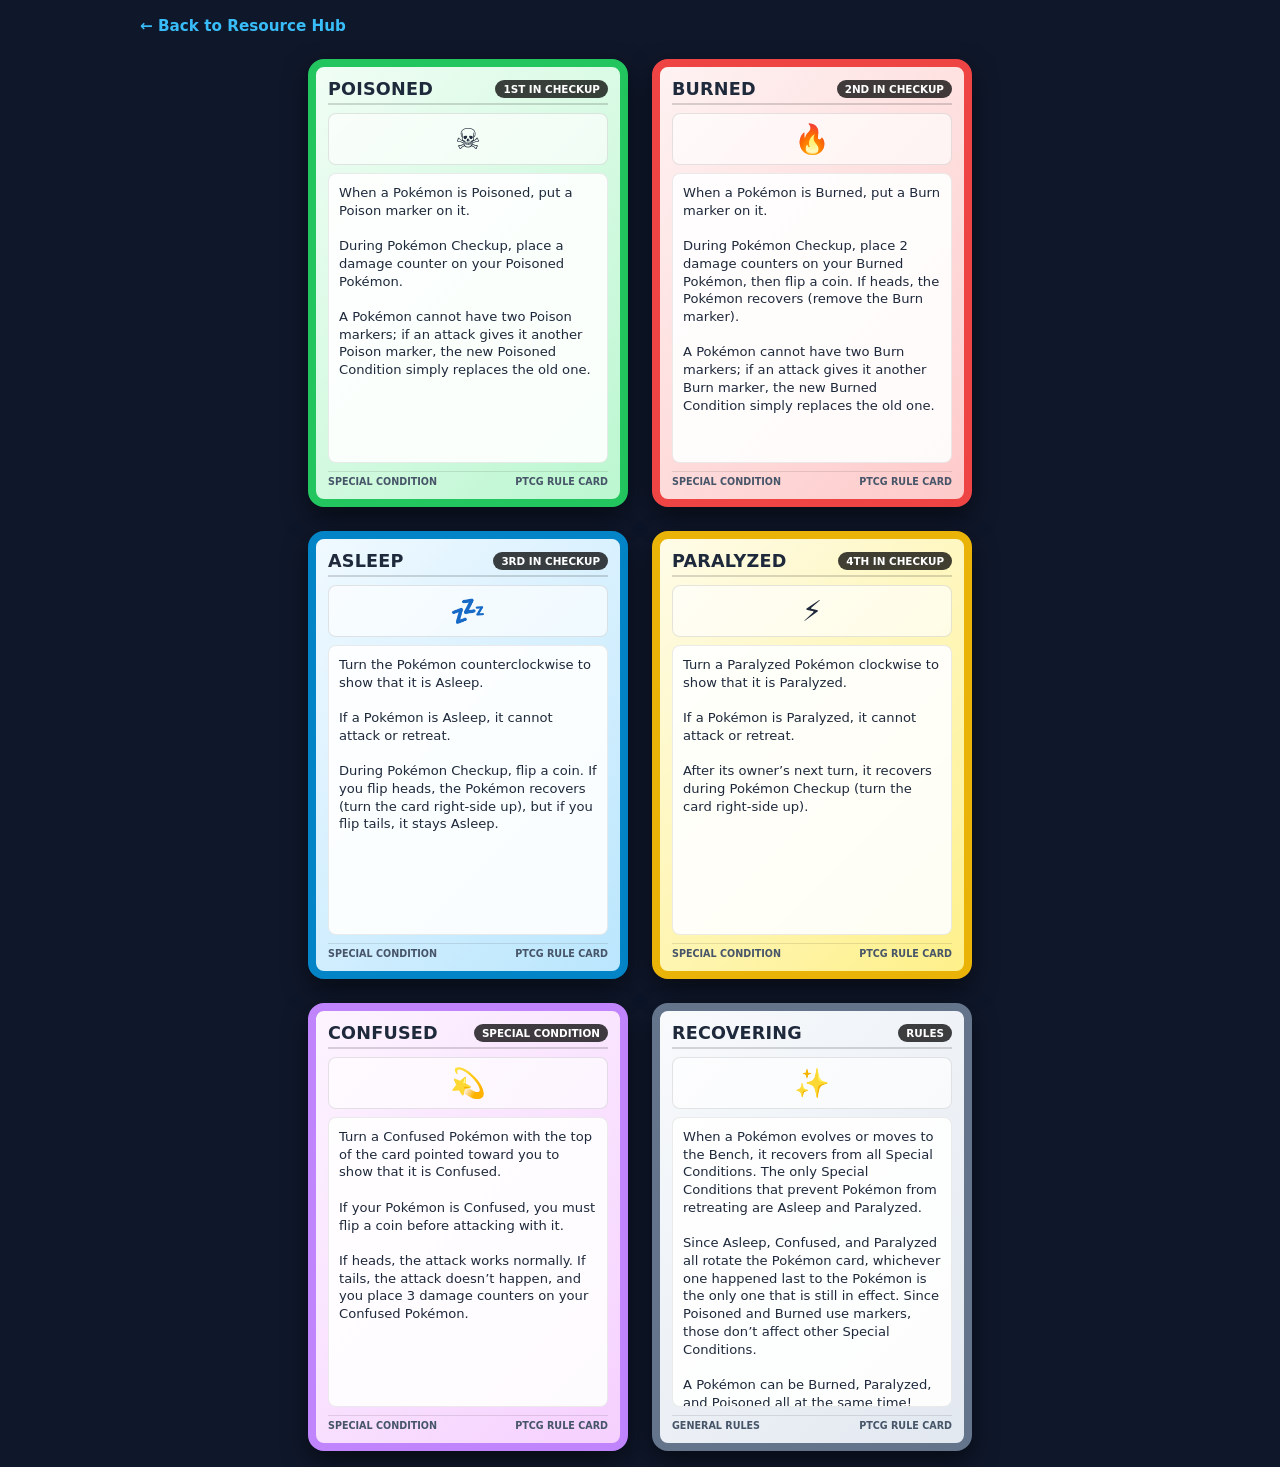
==== special-condition-rules.html @ 596ae6ee "Update special-condition-rules.html Updated for a mobile experience." ====
<!DOCTYPE html>
<html lang="en">
<head>
<meta charset="UTF-8">
<meta name="viewport" content="width=device-width, initial-scale=1.0">
<title>PTCG Special Conditions Reference</title>
<style>
  * {
    box-sizing: border-box;
    font-family: system-ui, -apple-system, BlinkMacSystemFont, "Segoe UI", Roboto, sans-serif;
  }
  
  body {
    background-color: #0f172a;
    color: #f8fafc;
    padding: 1rem;
    margin: 0;
  }

  .nav-header {
    max-width: 1000px;
    margin: 0 auto 1.5rem auto;
  }

  .back-link {
    color: #38bdf8;
    text-decoration: none;
    font-weight: 600;
    font-size: 0.95rem;
    display: inline-flex;
    align-items: center;
    gap: 0.25rem;
  }

  .card-grid {
    display: grid;
    grid-template-columns: repeat(auto-fit, minmax(280px, 320px));
    gap: 1.5rem;
    max-width: 1000px;
    margin: 0 auto;
    justify-content: center;
  }

  /* Responsive card sizing maintaining 2.5 x 3.5 ratio */
  .pokemon-card {
    width: 100%;
    aspect-ratio: 5 / 7;
    background: linear-gradient(135deg, #e2e8f0 0%, #cbd5e1 100%);
    border-radius: 16px;
    padding: 12px;
    box-shadow: 0 10px 25px rgba(0, 0, 0, 0.5);
    border: 8px solid #ffcb05;
    color: #1e293b;
    display: flex;
    flex-direction: column;
    position: relative;
    overflow: hidden;
  }

  .card-burned {
    background: linear-gradient(135deg, #fef2f2 0%, #fecaca 100%);
    border-color: #ef4444;
  }
  .card-asleep {
    background: linear-gradient(135deg, #f0f9ff 0%, #bae6fd 100%);
    border-color: #0284c7;
  }
  .card-confused {
    background: linear-gradient(135deg, #fdf4ff 0%, #f5d0fe 100%);
    border-color: #c084fc;
  }
  .card-paralyzed {
    background: linear-gradient(135deg, #fefce8 0%, #fef08a 100%);
    border-color: #eab308;
  }
  .card-poisoned {
    background: linear-gradient(135deg, #f0fdf4 0%, #bbf7d0 100%);
    border-color: #22c55e;
  }
  .card-recovering {
    background: linear-gradient(135deg, #f8fafc 0%, #e2e8f0 100%);
    border-color: #64748b;
  }

  .card-header {
    display: flex;
    justify-content: space-between;
    align-items: center;
    border-bottom: 2px solid rgba(0,0,0,0.15);
    padding-bottom: 4px;
    margin-bottom: 8px;
  }

  .card-title {
    font-size: 1.1rem;
    font-weight: 800;
    letter-spacing: 0.2px;
    text-transform: uppercase;
  }

  .card-badge {
    font-size: 0.65rem;
    font-weight: 700;
    background: rgba(0,0,0,0.75);
    color: #fff;
    padding: 3px 8px;
    border-radius: 12px;
    text-transform: uppercase;
    white-space: nowrap;
  }

  .illustration-frame {
    background: rgba(255, 255, 255, 0.65);
    border: 1px solid rgba(0,0,0,0.1);
    border-radius: 8px;
    height: 52px;
    display: flex;
    align-items: center;
    justify-content: center;
    margin-bottom: 8px;
    flex-shrink: 0;
  }

  .illustration-icon {
    font-size: 1.8rem;
  }

  .text-box {
    background: rgba(255, 255, 255, 0.9);
    border-radius: 8px;
    padding: 10px;
    flex-grow: 1;
    font-size: 0.82rem;
    line-height: 1.35;
    border: 1px solid rgba(0,0,0,0.08);
    display: flex;
    flex-direction: column;
    justify-content: flex-start;
    overflow-y: auto;
  }

  .card-footer {
    margin-top: 8px;
    padding-top: 4px;
    border-top: 1px solid rgba(0,0,0,0.1);
    display: flex;
    justify-content: space-between;
    font-size: 0.6rem;
    font-weight: 700;
    color: #475569;
    text-transform: uppercase;
    flex-shrink: 0;
  }
</style>
</head>
<body>

<div class="nav-header">
  <a href="./index.html" class="back-link">← Back to Resource Hub</a>
</div>

<div class="card-grid">

  <!-- POISONED CARD -->
  <div class="pokemon-card card-poisoned">
    <div class="card-header">
      <span class="card-title">Poisoned</span>
      <span class="card-badge">1st in checkup</span>
    </div>
    <div class="illustration-frame">
      <span class="illustration-icon">☠️</span>
    </div>
    <div class="text-box">
      When a Pokémon is Poisoned, put a Poison marker on it.<br><br>During Pokémon Checkup, place a damage counter on your Poisoned Pokémon.<br><br>A Pokémon cannot have two Poison markers; if an attack gives it another Poison marker, the new Poisoned Condition simply replaces the old one.
    </div>
    <div class="card-footer">
      <span>Special Condition</span>
      <span>PTCG Rule Card</span>
    </div>
  </div>

  <!-- BURNED CARD -->
  <div class="pokemon-card card-burned">
    <div class="card-header">
      <span class="card-title">Burned</span>
      <span class="card-badge">2nd in checkup</span>
    </div>
    <div class="illustration-frame">
      <span class="illustration-icon">🔥</span>
    </div>
    <div class="text-box">
      When a Pokémon is Burned, put a Burn marker on it.<br><br>During Pokémon Checkup, place 2 damage counters on your Burned Pokémon, then flip a coin. If heads, the Pokémon recovers (remove the Burn marker).<br><br>A Pokémon cannot have two Burn markers; if an attack gives it another Burn marker, the new Burned Condition simply replaces the old one.
    </div>
    <div class="card-footer">
      <span>Special Condition</span>
      <span>PTCG Rule Card</span>
    </div>
  </div>

  <!-- ASLEEP CARD -->
  <div class="pokemon-card card-asleep">
    <div class="card-header">
      <span class="card-title">Asleep</span>
      <span class="card-badge">3rd in checkup</span>
    </div>
    <div class="illustration-frame">
      <span class="illustration-icon">💤</span>
    </div>
    <div class="text-box">
      Turn the Pokémon counterclockwise to show that it is Asleep.<br><br>If a Pokémon is Asleep, it cannot attack or retreat.<br><br>During Pokémon Checkup, flip a coin. If you flip heads, the Pokémon recovers (turn the card right-side up), but if you flip tails, it stays Asleep.
    </div>
    <div class="card-footer">
      <span>Special Condition</span>
      <span>PTCG Rule Card</span>
    </div>
  </div>

  <!-- PARALYZED CARD -->
  <div class="pokemon-card card-paralyzed">
    <div class="card-header">
      <span class="card-title">Paralyzed</span>
      <span class="card-badge">4th in checkup</span>
    </div>
    <div class="illustration-frame">
      <span class="illustration-icon">⚡</span>
    </div>
    <div class="text-box">
      Turn a Paralyzed Pokémon clockwise to show that it is Paralyzed.<br><br>If a Pokémon is Paralyzed, it cannot attack or retreat.<br><br>After its owner’s next turn, it recovers during Pokémon Checkup (turn the card right-side up).
    </div>
    <div class="card-footer">
      <span>Special Condition</span>
      <span>PTCG Rule Card</span>
    </div>
  </div>

  <!-- CONFUSED CARD -->
  <div class="pokemon-card card-confused">
    <div class="card-header">
      <span class="card-title">Confused</span>
      <span class="card-badge">Special Condition</span>
    </div>
    <div class="illustration-frame">
      <span class="illustration-icon">💫</span>
    </div>
    <div class="text-box">
      Turn a Confused Pokémon with the top of the card pointed toward you to show that it is Confused.<br><br>If your Pokémon is Confused, you must flip a coin before attacking with it.<br><br>If heads, the attack works normally. If tails, the attack doesn’t happen, and you place 3 damage counters on your Confused Pokémon.
    </div>
    <div class="card-footer">
      <span>Special Condition</span>
      <span>PTCG Rule Card</span>
    </div>
  </div>

  <!-- RECOVERING CARD -->
  <div class="pokemon-card card-recovering">
    <div class="card-header">
      <span class="card-title">Recovering</span>
      <span class="card-badge">Rules</span>
    </div>
    <div class="illustration-frame">
      <span class="illustration-icon">✨</span>
    </div>
    <div class="text-box">
      When a Pokémon evolves or moves to the Bench, it recovers from all Special Conditions. The only Special Conditions that prevent Pokémon from retreating are Asleep and Paralyzed.<br><br>Since Asleep, Confused, and Paralyzed all rotate the Pokémon card, whichever one happened last to the Pokémon is the only one that is still in effect. Since Poisoned and Burned use markers, those don’t affect other Special Conditions.<br><br>A Pokémon can be Burned, Paralyzed, and Poisoned all at the same time!
    </div>
    <div class="card-footer">
      <span>General Rules</span>
      <span>PTCG Rule Card</span>
    </div>
  </div>

</div>

</body>
</html>
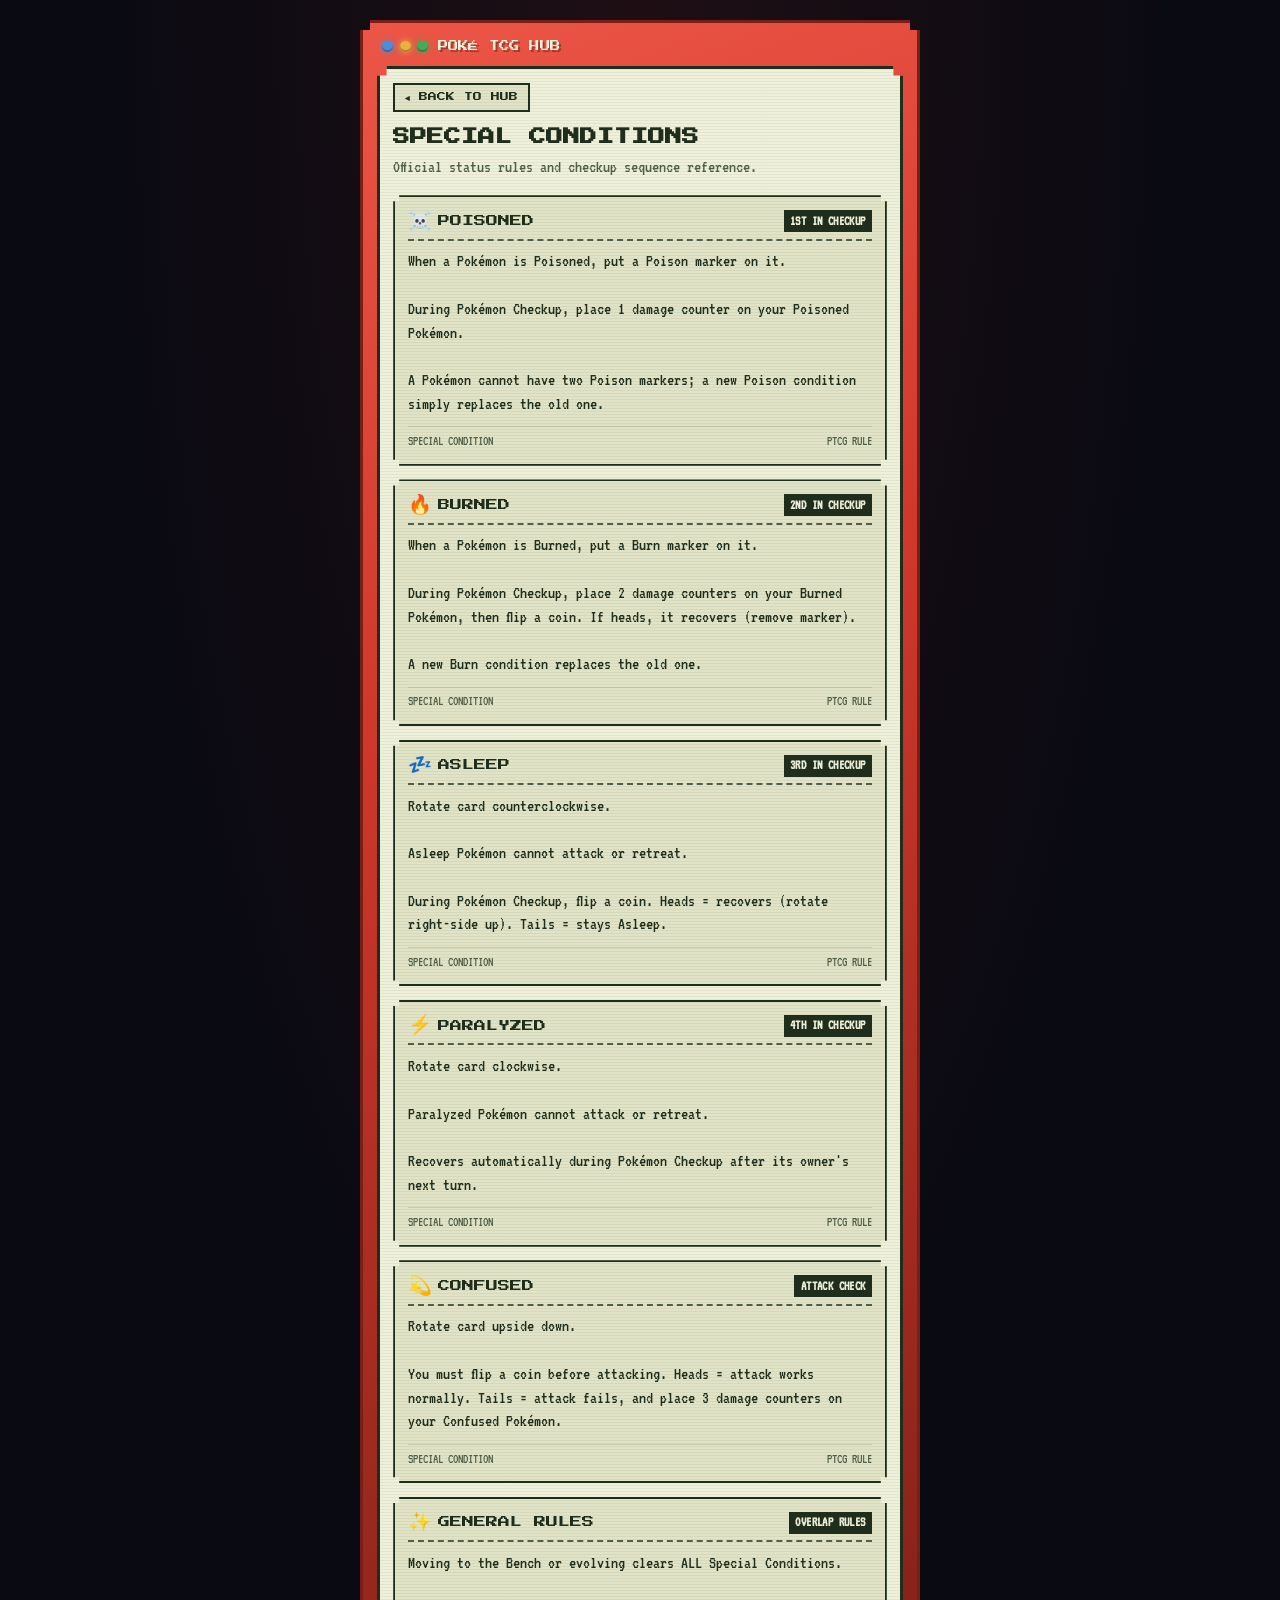
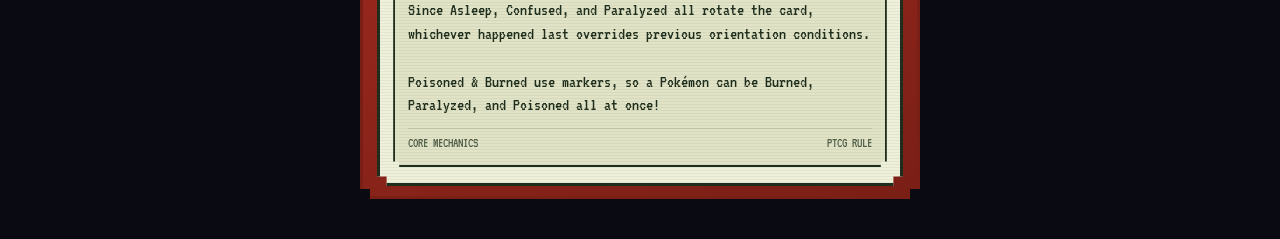
==== commit 67c8025d: "Updated theming Updated the theming to match the new retro theme of the main page." ====
--- a/special-condition-rules.html
+++ b/special-condition-rules.html
@@ -1,275 +1,384 @@
 <!DOCTYPE html>
 <html lang="en">
 <head>
-<meta charset="UTF-8">
-<meta name="viewport" content="width=device-width, initial-scale=1.0">
-<title>PTCG Special Conditions Reference</title>
-<style>
-  * {
-    box-sizing: border-box;
-    font-family: system-ui, -apple-system, BlinkMacSystemFont, "Segoe UI", Roboto, sans-serif;
-  }
-  
-  body {
-    background-color: #0f172a;
-    color: #f8fafc;
-    padding: 1rem;
-    margin: 0;
-  }
-
-  .nav-header {
-    max-width: 1000px;
-    margin: 0 auto 1.5rem auto;
-  }
-
-  .back-link {
-    color: #38bdf8;
-    text-decoration: none;
-    font-weight: 600;
-    font-size: 0.95rem;
-    display: inline-flex;
-    align-items: center;
-    gap: 0.25rem;
-  }
-
-  .card-grid {
-    display: grid;
-    grid-template-columns: repeat(auto-fit, minmax(280px, 320px));
-    gap: 1.5rem;
-    max-width: 1000px;
-    margin: 0 auto;
-    justify-content: center;
-  }
-
-  /* Responsive card sizing maintaining 2.5 x 3.5 ratio */
-  .pokemon-card {
-    width: 100%;
-    aspect-ratio: 5 / 7;
-    background: linear-gradient(135deg, #e2e8f0 0%, #cbd5e1 100%);
-    border-radius: 16px;
-    padding: 12px;
-    box-shadow: 0 10px 25px rgba(0, 0, 0, 0.5);
-    border: 8px solid #ffcb05;
-    color: #1e293b;
-    display: flex;
-    flex-direction: column;
-    position: relative;
-    overflow: hidden;
-  }
-
-  .card-burned {
-    background: linear-gradient(135deg, #fef2f2 0%, #fecaca 100%);
-    border-color: #ef4444;
-  }
-  .card-asleep {
-    background: linear-gradient(135deg, #f0f9ff 0%, #bae6fd 100%);
-    border-color: #0284c7;
-  }
-  .card-confused {
-    background: linear-gradient(135deg, #fdf4ff 0%, #f5d0fe 100%);
-    border-color: #c084fc;
-  }
-  .card-paralyzed {
-    background: linear-gradient(135deg, #fefce8 0%, #fef08a 100%);
-    border-color: #eab308;
-  }
-  .card-poisoned {
-    background: linear-gradient(135deg, #f0fdf4 0%, #bbf7d0 100%);
-    border-color: #22c55e;
-  }
-  .card-recovering {
-    background: linear-gradient(135deg, #f8fafc 0%, #e2e8f0 100%);
-    border-color: #64748b;
-  }
-
-  .card-header {
-    display: flex;
-    justify-content: space-between;
-    align-items: center;
-    border-bottom: 2px solid rgba(0,0,0,0.15);
-    padding-bottom: 4px;
-    margin-bottom: 8px;
-  }
-
-  .card-title {
-    font-size: 1.1rem;
-    font-weight: 800;
-    letter-spacing: 0.2px;
-    text-transform: uppercase;
-  }
-
-  .card-badge {
-    font-size: 0.65rem;
-    font-weight: 700;
-    background: rgba(0,0,0,0.75);
-    color: #fff;
-    padding: 3px 8px;
-    border-radius: 12px;
-    text-transform: uppercase;
-    white-space: nowrap;
-  }
-
-  .illustration-frame {
-    background: rgba(255, 255, 255, 0.65);
-    border: 1px solid rgba(0,0,0,0.1);
-    border-radius: 8px;
-    height: 52px;
-    display: flex;
-    align-items: center;
-    justify-content: center;
-    margin-bottom: 8px;
-    flex-shrink: 0;
-  }
-
-  .illustration-icon {
-    font-size: 1.8rem;
-  }
-
-  .text-box {
-    background: rgba(255, 255, 255, 0.9);
-    border-radius: 8px;
-    padding: 10px;
-    flex-grow: 1;
-    font-size: 0.82rem;
-    line-height: 1.35;
-    border: 1px solid rgba(0,0,0,0.08);
-    display: flex;
-    flex-direction: column;
-    justify-content: flex-start;
-    overflow-y: auto;
-  }
-
-  .card-footer {
-    margin-top: 8px;
-    padding-top: 4px;
-    border-top: 1px solid rgba(0,0,0,0.1);
-    display: flex;
-    justify-content: space-between;
-    font-size: 0.6rem;
-    font-weight: 700;
-    color: #475569;
-    text-transform: uppercase;
-    flex-shrink: 0;
-  }
-</style>
+  <meta charset="UTF-8">
+  <meta name="viewport" content="width=device-width, initial-scale=1.0">
+  <title>PTCG Special Conditions Reference</title>
+
+  <link rel="preconnect" href="https://fonts.googleapis.com">
+  <link rel="preconnect" href="https://fonts.gstatic.com" crossorigin>
+  <link href="https://fonts.googleapis.com/css2?family=Press+Start+2P&family=VT323&display=swap" rel="stylesheet">
+
+  <style>
+    :root {
+      --bg: #0a0a12;
+      --shell: #d1382c;
+      --shell-dark: #7a1f16;
+      --shell-light: #ec5646;
+
+      --screen: #eef0da;
+      --screen-dim: #e1e3c6;
+      --screen-line: #c9cca9;
+
+      --ink: #1f2e1c;
+      --ink-soft: #52604a;
+
+      --light-blue: #4a90d9;
+      --light-amber: #e8b23f;
+      --light-green: #3fae58;
+    }
+
+    * { box-sizing: border-box; margin: 0; padding: 0; }
+
+    html { -webkit-tap-highlight-color: transparent; }
+
+    body {
+      font-family: 'VT323', ui-monospace, monospace;
+      background-color: var(--bg);
+      background-image: radial-gradient(ellipse at top, rgba(209,56,44,0.10), transparent 60%);
+      color: var(--ink);
+      line-height: 1.4;
+      padding: 1.25rem 0.75rem 2.5rem;
+    }
+
+    .container {
+      max-width: 560px;
+      margin: 0 auto;
+    }
+
+    /* PIXEL CORNERS */
+    .pixel-lg {
+      clip-path: polygon(
+        0 10px, 10px 10px, 10px 0,
+        calc(100% - 10px) 0, calc(100% - 10px) 10px, 100% 10px,
+        100% calc(100% - 10px), calc(100% - 10px) calc(100% - 10px), calc(100% - 10px) 100%,
+        10px 100%, 10px calc(100% - 10px), 0 calc(100% - 10px)
+      );
+    }
+    .pixel-sm {
+      clip-path: polygon(
+        0 6px, 6px 6px, 6px 0,
+        calc(100% - 6px) 0, calc(100% - 6px) 6px, 100% 6px,
+        100% calc(100% - 6px), calc(100% - 6px) calc(100% - 6px), calc(100% - 6px) 100%,
+        6px 100%, 6px calc(100% - 6px), 0 calc(100% - 6px)
+      );
+    }
+
+    /* SHELL & SCREEN */
+    .dex-shell {
+      background: var(--shell);
+      background-image: linear-gradient(160deg, var(--shell-light) 0%, var(--shell) 35%, var(--shell-dark) 100%);
+      border: 3px solid var(--shell-dark);
+      padding: 0.85rem 0.85rem 0.6rem;
+      filter: drop-shadow(0 14px 0 rgba(0,0,0,0.35));
+    }
+
+    .dex-topbar {
+      display: flex;
+      align-items: center;
+      gap: 0.6rem;
+      padding: 0.15rem 0.35rem 0.75rem;
+    }
+
+    .lights { display: flex; gap: 0.4rem; flex-shrink: 0; }
+
+    .light {
+      width: 11px;
+      height: 11px;
+      border-radius: 50%;
+      box-shadow: inset 0 -2px 0 rgba(0,0,0,0.25), 0 0 6px currentColor;
+    }
+    .light-blue  { background: var(--light-blue);  color: var(--light-blue); }
+    .light-amber { background: var(--light-amber); color: var(--light-amber); }
+    .light-green { background: var(--light-green); color: var(--light-green); }
+
+    .dex-brand {
+      font-family: 'Press Start 2P', ui-monospace, monospace;
+      font-size: 0.65rem;
+      color: var(--screen);
+      letter-spacing: 0.02em;
+      text-shadow: 2px 2px 0 rgba(0,0,0,0.3);
+    }
+
+    .screen {
+      background: var(--screen);
+      border: 3px solid var(--ink);
+      position: relative;
+      overflow: hidden;
+    }
+
+    .scanlines {
+      position: absolute;
+      inset: 0;
+      pointer-events: none;
+      background-image: repeating-linear-gradient(
+        to bottom,
+        rgba(31,46,28,0.06) 0px,
+        rgba(31,46,28,0.06) 1px,
+        transparent 1px,
+        transparent 3px
+      );
+      animation: flicker 6s infinite steps(1);
+      z-index: 5;
+    }
+
+    @keyframes flicker {
+      0%, 96%, 100% { opacity: 1; }
+      97% { opacity: 0.94; }
+      98% { opacity: 1; }
+    }
+
+    .screen-content {
+      padding: 0.9rem 0.85rem 1rem;
+      position: relative;
+    }
+
+    .back-link {
+      display: inline-block;
+      font-family: 'Press Start 2P', ui-monospace, monospace;
+      font-size: 0.55rem;
+      color: var(--ink);
+      text-decoration: none;
+      background: var(--screen-dim);
+      border: 2px solid var(--ink);
+      padding: 0.4rem 0.6rem;
+      margin-bottom: 0.8rem;
+    }
+    .back-link:active { background: var(--ink); color: var(--screen); }
+
+    header h1 {
+      font-family: 'Press Start 2P', ui-monospace, monospace;
+      font-size: 1.05rem;
+      line-height: 1.4;
+      color: var(--ink);
+      margin-bottom: 0.4rem;
+    }
+
+    header p {
+      color: var(--ink-soft);
+      font-size: 1.1rem;
+      margin-bottom: 1rem;
+    }
+
+    .card-list {
+      display: flex;
+      flex-direction: column;
+      gap: 0.85rem;
+    }
+
+    /* RETRO CARD STYLING */
+    .rule-card {
+      background-color: var(--screen-dim);
+      border: 2px solid var(--ink);
+      padding: 0.8rem;
+    }
+
+    .card-header {
+      display: flex;
+      justify-content: space-between;
+      align-items: center;
+      border-bottom: 2px dashed var(--ink-soft);
+      padding-bottom: 0.4rem;
+      margin-bottom: 0.6rem;
+    }
+
+    .card-title-wrap {
+      display: flex;
+      align-items: center;
+      gap: 0.4rem;
+    }
+
+    .card-icon {
+      font-size: 1.2rem;
+      line-height: 1;
+    }
+
+    .card-title {
+      font-family: 'Press Start 2P', ui-monospace, monospace;
+      font-size: 0.75rem;
+      color: var(--ink);
+    }
+
+    .card-badge {
+      font-family: 'VT323', monospace;
+      font-weight: 700;
+      font-size: 0.85rem;
+      background: var(--ink);
+      color: var(--screen);
+      padding: 0.1rem 0.4rem;
+      text-transform: uppercase;
+      letter-spacing: 0.03em;
+    }
+
+    .card-text {
+      color: var(--ink);
+      font-size: 1.1rem;
+      line-height: 1.35;
+    }
+
+    .card-footer {
+      margin-top: 0.6rem;
+      padding-top: 0.3rem;
+      border-top: 1px solid var(--screen-line);
+      display: flex;
+      justify-content: space-between;
+      font-size: 0.85rem;
+      color: var(--ink-soft);
+      text-transform: uppercase;
+    }
+  </style>
 </head>
 <body>
 
-<div class="nav-header">
-  <a href="./index.html" class="back-link">← Back to Resource Hub</a>
-</div>
-
-<div class="card-grid">
-
-  <!-- POISONED CARD -->
-  <div class="pokemon-card card-poisoned">
-    <div class="card-header">
-      <span class="card-title">Poisoned</span>
-      <span class="card-badge">1st in checkup</span>
-    </div>
-    <div class="illustration-frame">
-      <span class="illustration-icon">☠️</span>
-    </div>
-    <div class="text-box">
-      When a Pokémon is Poisoned, put a Poison marker on it.<br><br>During Pokémon Checkup, place a damage counter on your Poisoned Pokémon.<br><br>A Pokémon cannot have two Poison markers; if an attack gives it another Poison marker, the new Poisoned Condition simply replaces the old one.
-    </div>
-    <div class="card-footer">
-      <span>Special Condition</span>
-      <span>PTCG Rule Card</span>
+  <div class="container">
+    <div class="dex-shell pixel-lg">
+      <div class="dex-topbar">
+        <div class="lights">
+          <span class="light light-blue"></span>
+          <span class="light light-amber"></span>
+          <span class="light light-green"></span>
+        </div>
+        <div class="dex-brand">POKÉ TCG HUB</div>
+      </div>
+
+      <div class="screen pixel-lg">
+        <div class="scanlines"></div>
+        <div class="screen-content">
+
+          <a href="./index.html" class="back-link">◄ BACK TO HUB</a>
+
+          <header>
+            <h1>SPECIAL CONDITIONS</h1>
+            <p>Official status rules and checkup sequence reference.</p>
+          </header>
+
+          <div class="card-list">
+
+            <!-- POISONED -->
+            <div class="rule-card pixel-sm">
+              <div class="card-header">
+                <div class="card-title-wrap">
+                  <span class="card-icon">☠️</span>
+                  <span class="card-title">POISONED</span>
+                </div>
+                <span class="card-badge">1st IN CHECKUP</span>
+              </div>
+              <div class="card-text">
+                When a Pokémon is Poisoned, put a Poison marker on it.<br><br>
+                During Pokémon Checkup, place 1 damage counter on your Poisoned Pokémon.<br><br>
+                A Pokémon cannot have two Poison markers; a new Poison condition simply replaces the old one.
+              </div>
+              <div class="card-footer">
+                <span>Special Condition</span>
+                <span>PTCG Rule</span>
+              </div>
+            </div>
+
+            <!-- BURNED -->
+            <div class="rule-card pixel-sm">
+              <div class="card-header">
+                <div class="card-title-wrap">
+                  <span class="card-icon">🔥</span>
+                  <span class="card-title">BURNED</span>
+                </div>
+                <span class="card-badge">2nd IN CHECKUP</span>
+              </div>
+              <div class="card-text">
+                When a Pokémon is Burned, put a Burn marker on it.<br><br>
+                During Pokémon Checkup, place 2 damage counters on your Burned Pokémon, then flip a coin. If heads, it recovers (remove marker).<br><br>
+                A new Burn condition replaces the old one.
+              </div>
+              <div class="card-footer">
+                <span>Special Condition</span>
+                <span>PTCG Rule</span>
+              </div>
+            </div>
+
+            <!-- ASLEEP -->
+            <div class="rule-card pixel-sm">
+              <div class="card-header">
+                <div class="card-title-wrap">
+                  <span class="card-icon">💤</span>
+                  <span class="card-title">ASLEEP</span>
+                </div>
+                <span class="card-badge">3rd IN CHECKUP</span>
+              </div>
+              <div class="card-text">
+                Rotate card counterclockwise.<br><br>
+                Asleep Pokémon cannot attack or retreat.<br><br>
+                During Pokémon Checkup, flip a coin. Heads = recovers (rotate right-side up). Tails = stays Asleep.
+              </div>
+              <div class="card-footer">
+                <span>Special Condition</span>
+                <span>PTCG Rule</span>
+              </div>
+            </div>
+
+            <!-- PARALYZED -->
+            <div class="rule-card pixel-sm">
+              <div class="card-header">
+                <div class="card-title-wrap">
+                  <span class="card-icon">⚡</span>
+                  <span class="card-title">PARALYZED</span>
+                </div>
+                <span class="card-badge">4th IN CHECKUP</span>
+              </div>
+              <div class="card-text">
+                Rotate card clockwise.<br><br>
+                Paralyzed Pokémon cannot attack or retreat.<br><br>
+                Recovers automatically during Pokémon Checkup after its owner's next turn.
+              </div>
+              <div class="card-footer">
+                <span>Special Condition</span>
+                <span>PTCG Rule</span>
+              </div>
+            </div>
+
+            <!-- CONFUSED -->
+            <div class="rule-card pixel-sm">
+              <div class="card-header">
+                <div class="card-title-wrap">
+                  <span class="card-icon">💫</span>
+                  <span class="card-title">CONFUSED</span>
+                </div>
+                <span class="card-badge">ATTACK CHECK</span>
+              </div>
+              <div class="card-text">
+                Rotate card upside down.<br><br>
+                You must flip a coin before attacking. Heads = attack works normally. Tails = attack fails, and place 3 damage counters on your Confused Pokémon.
+              </div>
+              <div class="card-footer">
+                <span>Special Condition</span>
+                <span>PTCG Rule</span>
+              </div>
+            </div>
+
+            <!-- RECOVERING & OVERLAP -->
+            <div class="rule-card pixel-sm">
+              <div class="card-header">
+                <div class="card-title-wrap">
+                  <span class="card-icon">✨</span>
+                  <span class="card-title">GENERAL RULES</span>
+                </div>
+                <span class="card-badge">OVERLAP RULES</span>
+              </div>
+              <div class="card-text">
+                Moving to the Bench or evolving clears ALL Special Conditions.<br><br>
+                Since Asleep, Confused, and Paralyzed all rotate the card, whichever happened last overrides previous orientation conditions.<br><br>
+                Poisoned & Burned use markers, so a Pokémon can be Burned, Paralyzed, and Poisoned all at once!
+              </div>
+              <div class="card-footer">
+                <span>Core Mechanics</span>
+                <span>PTCG Rule</span>
+              </div>
+            </div>
+
+          </div>
+
+        </div>
+      </div>
     </div>
   </div>
 
-  <!-- BURNED CARD -->
-  <div class="pokemon-card card-burned">
-    <div class="card-header">
-      <span class="card-title">Burned</span>
-      <span class="card-badge">2nd in checkup</span>
-    </div>
-    <div class="illustration-frame">
-      <span class="illustration-icon">🔥</span>
-    </div>
-    <div class="text-box">
-      When a Pokémon is Burned, put a Burn marker on it.<br><br>During Pokémon Checkup, place 2 damage counters on your Burned Pokémon, then flip a coin. If heads, the Pokémon recovers (remove the Burn marker).<br><br>A Pokémon cannot have two Burn markers; if an attack gives it another Burn marker, the new Burned Condition simply replaces the old one.
-    </div>
-    <div class="card-footer">
-      <span>Special Condition</span>
-      <span>PTCG Rule Card</span>
-    </div>
-  </div>
-
-  <!-- ASLEEP CARD -->
-  <div class="pokemon-card card-asleep">
-    <div class="card-header">
-      <span class="card-title">Asleep</span>
-      <span class="card-badge">3rd in checkup</span>
-    </div>
-    <div class="illustration-frame">
-      <span class="illustration-icon">💤</span>
-    </div>
-    <div class="text-box">
-      Turn the Pokémon counterclockwise to show that it is Asleep.<br><br>If a Pokémon is Asleep, it cannot attack or retreat.<br><br>During Pokémon Checkup, flip a coin. If you flip heads, the Pokémon recovers (turn the card right-side up), but if you flip tails, it stays Asleep.
-    </div>
-    <div class="card-footer">
-      <span>Special Condition</span>
-      <span>PTCG Rule Card</span>
-    </div>
-  </div>
-
-  <!-- PARALYZED CARD -->
-  <div class="pokemon-card card-paralyzed">
-    <div class="card-header">
-      <span class="card-title">Paralyzed</span>
-      <span class="card-badge">4th in checkup</span>
-    </div>
-    <div class="illustration-frame">
-      <span class="illustration-icon">⚡</span>
-    </div>
-    <div class="text-box">
-      Turn a Paralyzed Pokémon clockwise to show that it is Paralyzed.<br><br>If a Pokémon is Paralyzed, it cannot attack or retreat.<br><br>After its owner’s next turn, it recovers during Pokémon Checkup (turn the card right-side up).
-    </div>
-    <div class="card-footer">
-      <span>Special Condition</span>
-      <span>PTCG Rule Card</span>
-    </div>
-  </div>
-
-  <!-- CONFUSED CARD -->
-  <div class="pokemon-card card-confused">
-    <div class="card-header">
-      <span class="card-title">Confused</span>
-      <span class="card-badge">Special Condition</span>
-    </div>
-    <div class="illustration-frame">
-      <span class="illustration-icon">💫</span>
-    </div>
-    <div class="text-box">
-      Turn a Confused Pokémon with the top of the card pointed toward you to show that it is Confused.<br><br>If your Pokémon is Confused, you must flip a coin before attacking with it.<br><br>If heads, the attack works normally. If tails, the attack doesn’t happen, and you place 3 damage counters on your Confused Pokémon.
-    </div>
-    <div class="card-footer">
-      <span>Special Condition</span>
-      <span>PTCG Rule Card</span>
-    </div>
-  </div>
-
-  <!-- RECOVERING CARD -->
-  <div class="pokemon-card card-recovering">
-    <div class="card-header">
-      <span class="card-title">Recovering</span>
-      <span class="card-badge">Rules</span>
-    </div>
-    <div class="illustration-frame">
-      <span class="illustration-icon">✨</span>
-    </div>
-    <div class="text-box">
-      When a Pokémon evolves or moves to the Bench, it recovers from all Special Conditions. The only Special Conditions that prevent Pokémon from retreating are Asleep and Paralyzed.<br><br>Since Asleep, Confused, and Paralyzed all rotate the Pokémon card, whichever one happened last to the Pokémon is the only one that is still in effect. Since Poisoned and Burned use markers, those don’t affect other Special Conditions.<br><br>A Pokémon can be Burned, Paralyzed, and Poisoned all at the same time!
-    </div>
-    <div class="card-footer">
-      <span>General Rules</span>
-      <span>PTCG Rule Card</span>
-    </div>
-  </div>
-
-</div>
-
 </body>
 </html>
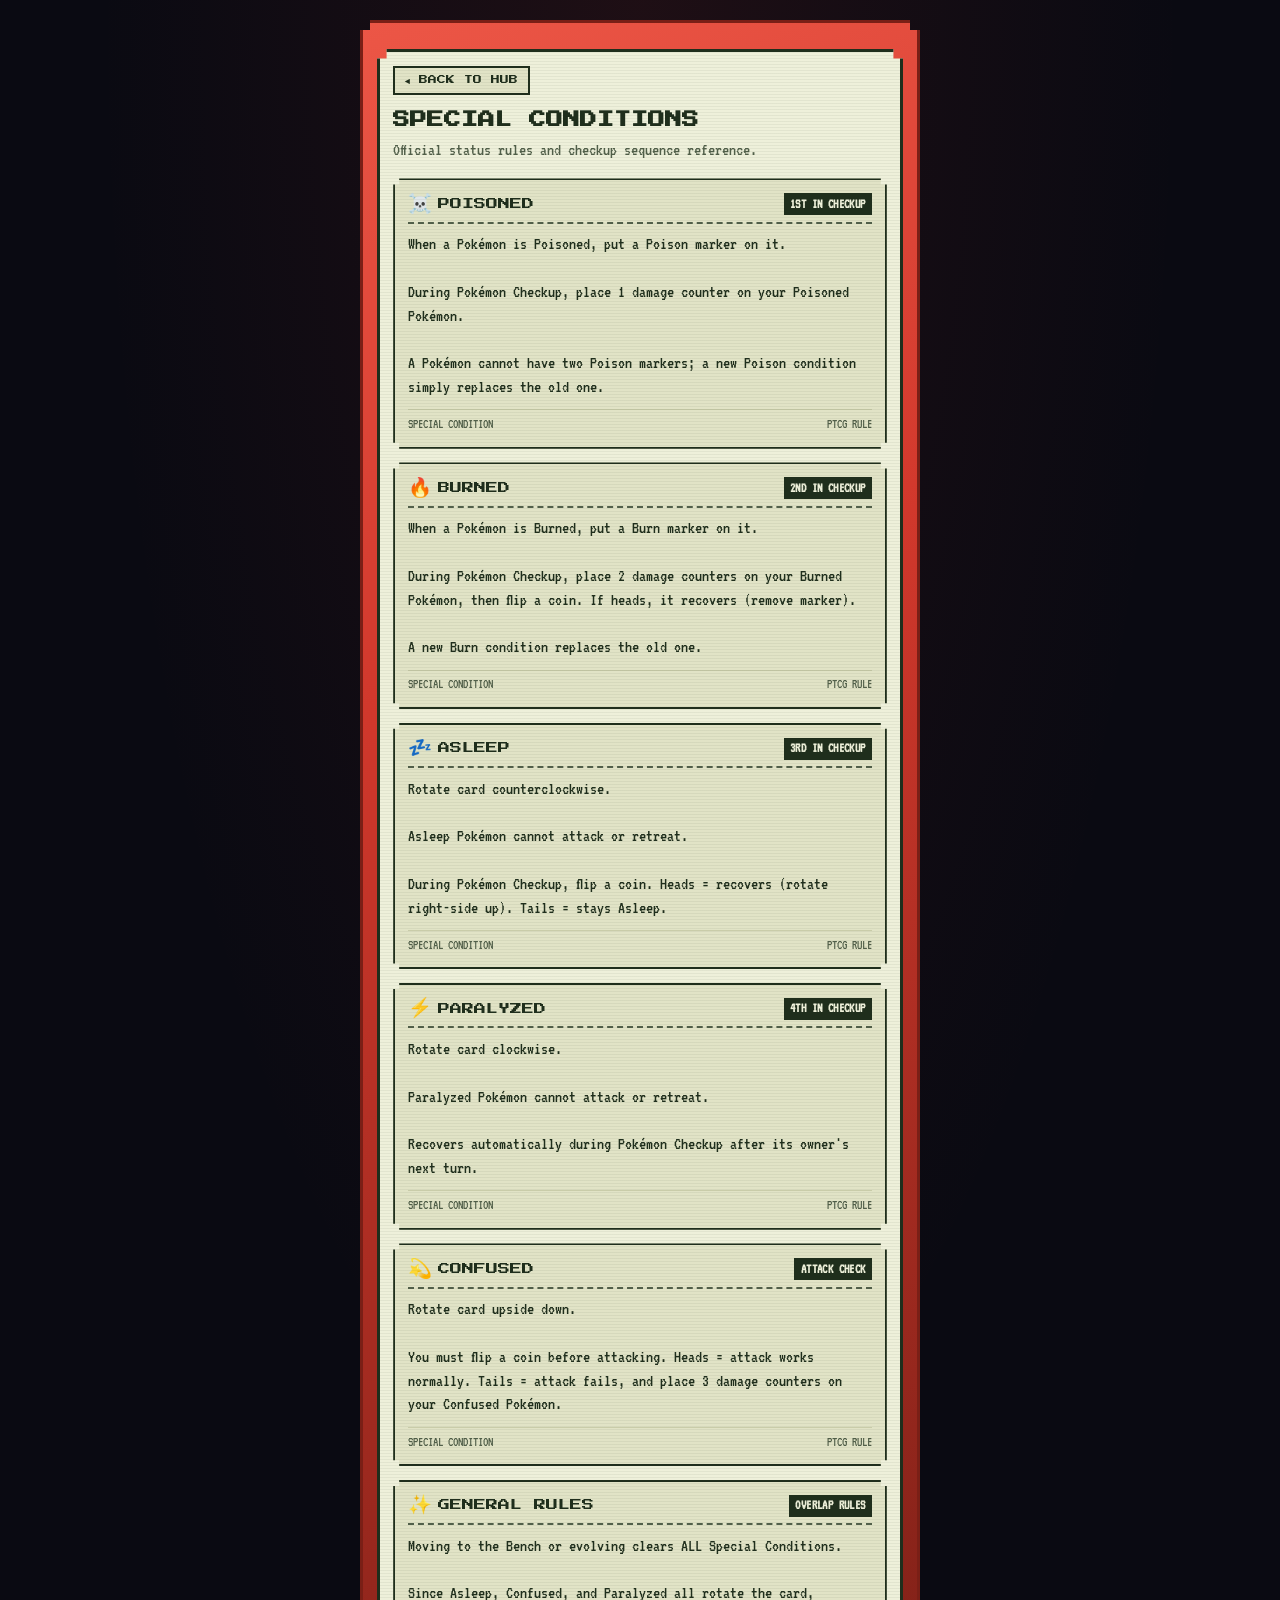
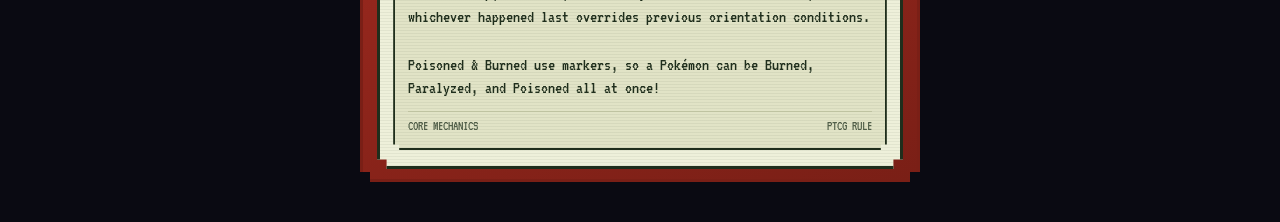
==== commit 82a0b9d1: "Update special-condition-rules.html updated top bar" ====
--- a/special-condition-rules.html
+++ b/special-condition-rules.html
@@ -22,10 +22,6 @@
 
       --ink: #1f2e1c;
       --ink-soft: #52604a;
-
-      --light-blue: #4a90d9;
-      --light-amber: #e8b23f;
-      --light-green: #3fae58;
     }
 
     * { box-sizing: border-box; margin: 0; padding: 0; }
@@ -76,21 +72,9 @@
     .dex-topbar {
       display: flex;
       align-items: center;
-      gap: 0.6rem;
-      padding: 0.15rem 0.35rem 0.75rem;
-    }
-
-    .lights { display: flex; gap: 0.4rem; flex-shrink: 0; }
-
-    .light {
-      width: 11px;
-      height: 11px;
-      border-radius: 50%;
-      box-shadow: inset 0 -2px 0 rgba(0,0,0,0.25), 0 0 6px currentColor;
-    }
-    .light-blue  { background: var(--light-blue);  color: var(--light-blue); }
-    .light-amber { background: var(--light-amber); color: var(--light-amber); }
-    .light-green { background: var(--light-green); color: var(--light-green); }
+      justify-content: flex-end;
+      padding: 0.15rem 0.35rem 0.6rem;
+    }
 
     .dex-brand {
       font-family: 'Press Start 2P', ui-monospace, monospace;
@@ -233,12 +217,6 @@
   <div class="container">
     <div class="dex-shell pixel-lg">
       <div class="dex-topbar">
-        <div class="lights">
-          <span class="light light-blue"></span>
-          <span class="light light-amber"></span>
-          <span class="light light-green"></span>
-        </div>
-        <div class="dex-brand">POKÉ TCG HUB</div>
       </div>
 
       <div class="screen pixel-lg">
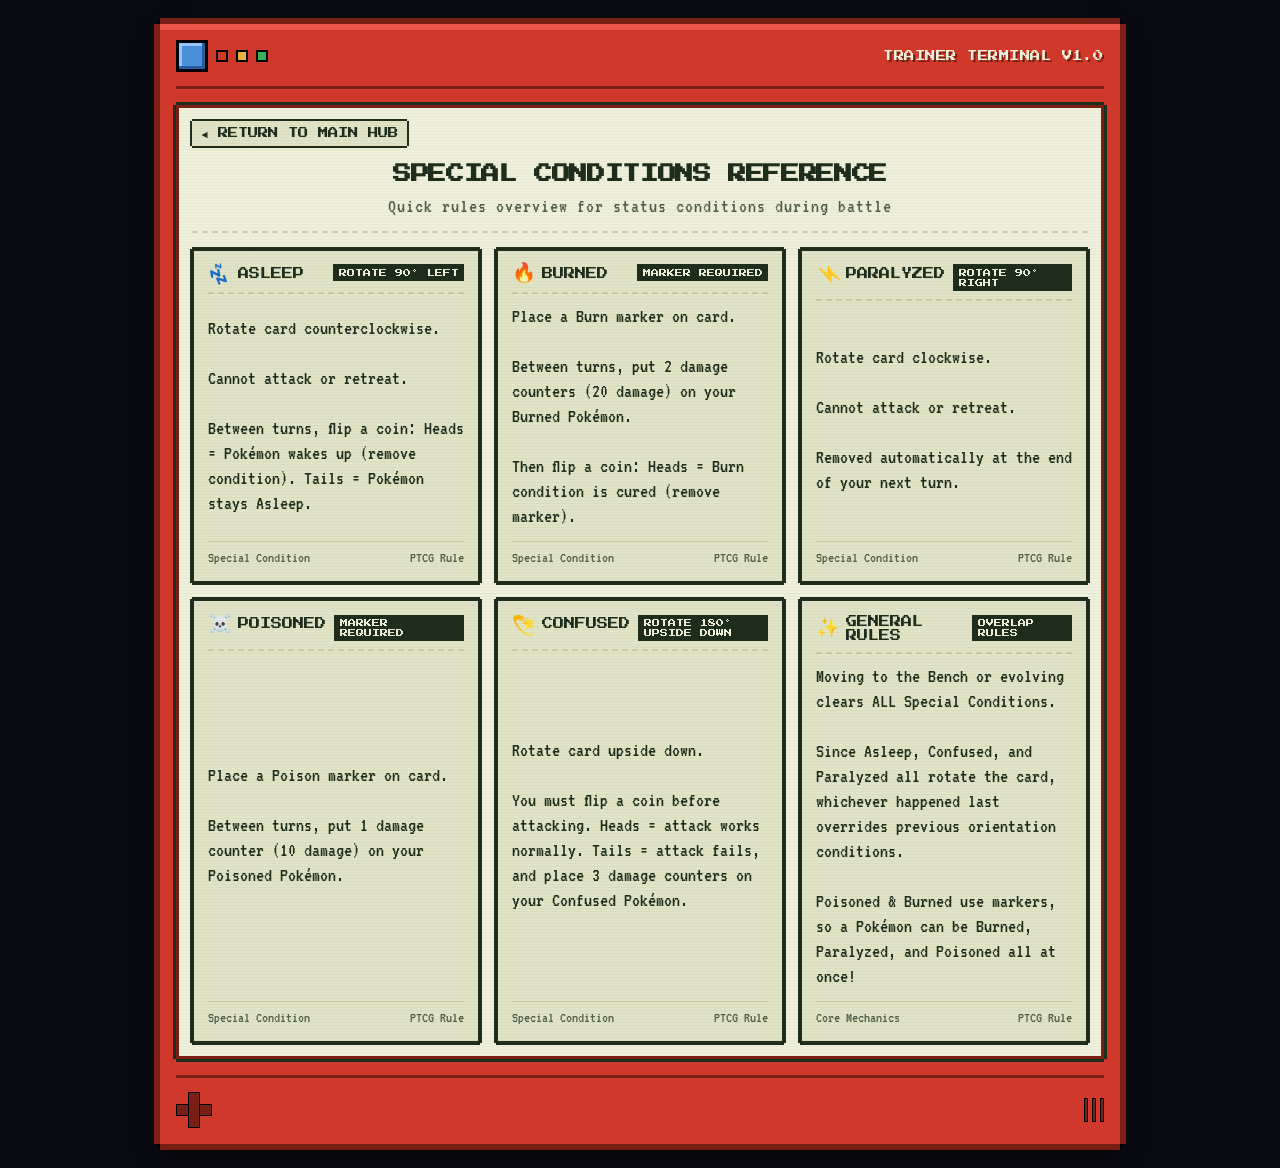
==== commit a508cd37: "Update special-condition-rules.html stripped out the css/js" ====
--- a/special-condition-rules.html
+++ b/special-condition-rules.html
@@ -9,354 +9,165 @@
   <link rel="preconnect" href="https://fonts.gstatic.com" crossorigin>
   <link href="https://fonts.googleapis.com/css2?family=Press+Start+2P&family=VT323&display=swap" rel="stylesheet">
 
-  <style>
-    :root {
-      --bg: #0a0a12;
-      --shell: #d1382c;
-      --shell-dark: #7a1f16;
-      --shell-light: #ec5646;
-
-      --screen: #eef0da;
-      --screen-dim: #e1e3c6;
-      --screen-line: #c9cca9;
-
-      --ink: #1f2e1c;
-      --ink-soft: #52604a;
-    }
-
-    * { box-sizing: border-box; margin: 0; padding: 0; }
-
-    html { -webkit-tap-highlight-color: transparent; }
-
-    body {
-      font-family: 'VT323', ui-monospace, monospace;
-      background-color: var(--bg);
-      background-image: radial-gradient(ellipse at top, rgba(209,56,44,0.10), transparent 60%);
-      color: var(--ink);
-      line-height: 1.4;
-      padding: 1.25rem 0.75rem 2.5rem;
-    }
-
-    .container {
-      max-width: 560px;
-      margin: 0 auto;
-    }
-
-    /* PIXEL CORNERS */
-    .pixel-lg {
-      clip-path: polygon(
-        0 10px, 10px 10px, 10px 0,
-        calc(100% - 10px) 0, calc(100% - 10px) 10px, 100% 10px,
-        100% calc(100% - 10px), calc(100% - 10px) calc(100% - 10px), calc(100% - 10px) 100%,
-        10px 100%, 10px calc(100% - 10px), 0 calc(100% - 10px)
-      );
-    }
-    .pixel-sm {
-      clip-path: polygon(
-        0 6px, 6px 6px, 6px 0,
-        calc(100% - 6px) 0, calc(100% - 6px) 6px, 100% 6px,
-        100% calc(100% - 6px), calc(100% - 6px) calc(100% - 6px), calc(100% - 6px) 100%,
-        6px 100%, 6px calc(100% - 6px), 0 calc(100% - 6px)
-      );
-    }
-
-    /* SHELL & SCREEN */
-    .dex-shell {
-      background: var(--shell);
-      background-image: linear-gradient(160deg, var(--shell-light) 0%, var(--shell) 35%, var(--shell-dark) 100%);
-      border: 3px solid var(--shell-dark);
-      padding: 0.85rem 0.85rem 0.6rem;
-      filter: drop-shadow(0 14px 0 rgba(0,0,0,0.35));
-    }
-
-    .dex-topbar {
-      display: flex;
-      align-items: center;
-      justify-content: flex-end;
-      padding: 0.15rem 0.35rem 0.6rem;
-    }
-
-    .dex-brand {
-      font-family: 'Press Start 2P', ui-monospace, monospace;
-      font-size: 0.65rem;
-      color: var(--screen);
-      letter-spacing: 0.02em;
-      text-shadow: 2px 2px 0 rgba(0,0,0,0.3);
-    }
-
-    .screen {
-      background: var(--screen);
-      border: 3px solid var(--ink);
-      position: relative;
-      overflow: hidden;
-    }
-
-    .scanlines {
-      position: absolute;
-      inset: 0;
-      pointer-events: none;
-      background-image: repeating-linear-gradient(
-        to bottom,
-        rgba(31,46,28,0.06) 0px,
-        rgba(31,46,28,0.06) 1px,
-        transparent 1px,
-        transparent 3px
-      );
-      animation: flicker 6s infinite steps(1);
-      z-index: 5;
-    }
-
-    @keyframes flicker {
-      0%, 96%, 100% { opacity: 1; }
-      97% { opacity: 0.94; }
-      98% { opacity: 1; }
-    }
-
-    .screen-content {
-      padding: 0.9rem 0.85rem 1rem;
-      position: relative;
-    }
-
-    .back-link {
-      display: inline-block;
-      font-family: 'Press Start 2P', ui-monospace, monospace;
-      font-size: 0.55rem;
-      color: var(--ink);
-      text-decoration: none;
-      background: var(--screen-dim);
-      border: 2px solid var(--ink);
-      padding: 0.4rem 0.6rem;
-      margin-bottom: 0.8rem;
-    }
-    .back-link:active { background: var(--ink); color: var(--screen); }
-
-    header h1 {
-      font-family: 'Press Start 2P', ui-monospace, monospace;
-      font-size: 1.05rem;
-      line-height: 1.4;
-      color: var(--ink);
-      margin-bottom: 0.4rem;
-    }
-
-    header p {
-      color: var(--ink-soft);
-      font-size: 1.1rem;
-      margin-bottom: 1rem;
-    }
-
-    .card-list {
-      display: flex;
-      flex-direction: column;
-      gap: 0.85rem;
-    }
-
-    /* RETRO CARD STYLING */
-    .rule-card {
-      background-color: var(--screen-dim);
-      border: 2px solid var(--ink);
-      padding: 0.8rem;
-    }
-
-    .card-header {
-      display: flex;
-      justify-content: space-between;
-      align-items: center;
-      border-bottom: 2px dashed var(--ink-soft);
-      padding-bottom: 0.4rem;
-      margin-bottom: 0.6rem;
-    }
-
-    .card-title-wrap {
-      display: flex;
-      align-items: center;
-      gap: 0.4rem;
-    }
-
-    .card-icon {
-      font-size: 1.2rem;
-      line-height: 1;
-    }
-
-    .card-title {
-      font-family: 'Press Start 2P', ui-monospace, monospace;
-      font-size: 0.75rem;
-      color: var(--ink);
-    }
-
-    .card-badge {
-      font-family: 'VT323', monospace;
-      font-weight: 700;
-      font-size: 0.85rem;
-      background: var(--ink);
-      color: var(--screen);
-      padding: 0.1rem 0.4rem;
-      text-transform: uppercase;
-      letter-spacing: 0.03em;
-    }
-
-    .card-text {
-      color: var(--ink);
-      font-size: 1.1rem;
-      line-height: 1.35;
-    }
-
-    .card-footer {
-      margin-top: 0.6rem;
-      padding-top: 0.3rem;
-      border-top: 1px solid var(--screen-line);
-      display: flex;
-      justify-content: space-between;
-      font-size: 0.85rem;
-      color: var(--ink-soft);
-      text-transform: uppercase;
-    }
-  </style>
+  <link rel="stylesheet" href="style.css">
 </head>
 <body>
 
-  <div class="container">
-    <div class="dex-shell pixel-lg">
-      <div class="dex-topbar">
+  <div class="pokedex pixel-outer">
+    
+    <div class="dex-topbar">
+      <div class="dex-lights">
+        <div class="big-lens"></div>
+        <div class="small-light red"></div>
+        <div class="small-light amber"></div>
+        <div class="small-light green"></div>
       </div>
+      <div class="dex-brand">TRAINER TERMINAL v1.0</div>
+    </div>
 
-      <div class="screen pixel-lg">
-        <div class="scanlines"></div>
-        <div class="screen-content">
+    <div class="screen pixel-screen">
+      
+      <nav class="nav-header">
+        <a href="index.html" class="back-link pixel-sm">◄ RETURN TO MAIN HUB</a>
+      </nav>
 
-          <a href="./index.html" class="back-link">◄ BACK TO HUB</a>
+      <header class="title-bar">
+        <h1>Special Conditions Reference</h1>
+        <p class="subtitle">Quick rules overview for status conditions during battle</p>
+      </header>
 
-          <header>
-            <h1>SPECIAL CONDITIONS</h1>
-            <p>Official status rules and checkup sequence reference.</p>
-          </header>
+      <main class="conditions-grid">
+        
+        <div class="rule-card pixel-sm card-asleep">
+          <div class="card-header">
+            <div class="card-title-wrap">
+              <span class="card-icon">💤</span>
+              <span class="card-title">ASLEEP</span>
+            </div>
+            <span class="card-badge">ROTATE 90° LEFT</span>
+          </div>
+          <div class="card-text">
+            Rotate card counterclockwise.<br><br>
+            Cannot attack or retreat.<br><br>
+            Between turns, flip a coin: Heads = Pokémon wakes up (remove condition). Tails = Pokémon stays Asleep.
+          </div>
+          <div class="card-footer">
+            <span>Special Condition</span>
+            <span>PTCG Rule</span>
+          </div>
+        </div>
 
-          <div class="card-list">
+        <div class="rule-card pixel-sm">
+          <div class="card-header">
+            <div class="card-title-wrap">
+              <span class="card-icon">🔥</span>
+              <span class="card-title">BURNED</span>
+            </div>
+            <span class="card-badge">MARKER REQUIRED</span>
+          </div>
+          <div class="card-text">
+            Place a Burn marker on card.<br><br>
+            Between turns, put 2 damage counters (20 damage) on your Burned Pokémon.<br><br>
+            Then flip a coin: Heads = Burn condition is cured (remove marker).
+          </div>
+          <div class="card-footer">
+            <span>Special Condition</span>
+            <span>PTCG Rule</span>
+          </div>
+        </div>
 
-            <!-- POISONED -->
-            <div class="rule-card pixel-sm">
-              <div class="card-header">
-                <div class="card-title-wrap">
-                  <span class="card-icon">☠️</span>
-                  <span class="card-title">POISONED</span>
-                </div>
-                <span class="card-badge">1st IN CHECKUP</span>
-              </div>
-              <div class="card-text">
-                When a Pokémon is Poisoned, put a Poison marker on it.<br><br>
-                During Pokémon Checkup, place 1 damage counter on your Poisoned Pokémon.<br><br>
-                A Pokémon cannot have two Poison markers; a new Poison condition simply replaces the old one.
-              </div>
-              <div class="card-footer">
-                <span>Special Condition</span>
-                <span>PTCG Rule</span>
-              </div>
+        <div class="rule-card pixel-sm card-paralyzed">
+          <div class="card-header">
+            <div class="card-title-wrap">
+              <span class="card-icon">⚡</span>
+              <span class="card-title">PARALYZED</span>
             </div>
+            <span class="card-badge">ROTATE 90° RIGHT</span>
+          </div>
+          <div class="card-text">
+            Rotate card clockwise.<br><br>
+            Cannot attack or retreat.<br><br>
+            Removed automatically at the end of your next turn.
+          </div>
+          <div class="card-footer">
+            <span>Special Condition</span>
+            <span>PTCG Rule</span>
+          </div>
+        </div>
 
-            <!-- BURNED -->
-            <div class="rule-card pixel-sm">
-              <div class="card-header">
-                <div class="card-title-wrap">
-                  <span class="card-icon">🔥</span>
-                  <span class="card-title">BURNED</span>
-                </div>
-                <span class="card-badge">2nd IN CHECKUP</span>
-              </div>
-              <div class="card-text">
-                When a Pokémon is Burned, put a Burn marker on it.<br><br>
-                During Pokémon Checkup, place 2 damage counters on your Burned Pokémon, then flip a coin. If heads, it recovers (remove marker).<br><br>
-                A new Burn condition replaces the old one.
-              </div>
-              <div class="card-footer">
-                <span>Special Condition</span>
-                <span>PTCG Rule</span>
-              </div>
+        <div class="rule-card pixel-sm">
+          <div class="card-header">
+            <div class="card-title-wrap">
+              <span class="card-icon">☠️</span>
+              <span class="card-title">POISONED</span>
             </div>
+            <span class="card-badge">MARKER REQUIRED</span>
+          </div>
+          <div class="card-text">
+            Place a Poison marker on card.<br><br>
+            Between turns, put 1 damage counter (10 damage) on your Poisoned Pokémon.
+          </div>
+          <div class="card-footer">
+            <span>Special Condition</span>
+            <span>PTCG Rule</span>
+          </div>
+        </div>
 
-            <!-- ASLEEP -->
-            <div class="rule-card pixel-sm">
-              <div class="card-header">
-                <div class="card-title-wrap">
-                  <span class="card-icon">💤</span>
-                  <span class="card-title">ASLEEP</span>
-                </div>
-                <span class="card-badge">3rd IN CHECKUP</span>
-              </div>
-              <div class="card-text">
-                Rotate card counterclockwise.<br><br>
-                Asleep Pokémon cannot attack or retreat.<br><br>
-                During Pokémon Checkup, flip a coin. Heads = recovers (rotate right-side up). Tails = stays Asleep.
-              </div>
-              <div class="card-footer">
-                <span>Special Condition</span>
-                <span>PTCG Rule</span>
-              </div>
+        <div class="rule-card pixel-sm card-confused">
+          <div class="card-header">
+            <div class="card-title-wrap">
+              <span class="card-icon">💫</span>
+              <span class="card-title">CONFUSED</span>
             </div>
+            <span class="card-badge">ROTATE 180° UPSIDE DOWN</span>
+          </div>
+          <div class="card-text">
+            Rotate card upside down.<br><br>
+            You must flip a coin before attacking. Heads = attack works normally. Tails = attack fails, and place 3 damage counters on your Confused Pokémon.
+          </div>
+          <div class="card-footer">
+            <span>Special Condition</span>
+            <span>PTCG Rule</span>
+          </div>
+        </div>
 
-            <!-- PARALYZED -->
-            <div class="rule-card pixel-sm">
-              <div class="card-header">
-                <div class="card-title-wrap">
-                  <span class="card-icon">⚡</span>
-                  <span class="card-title">PARALYZED</span>
-                </div>
-                <span class="card-badge">4th IN CHECKUP</span>
-              </div>
-              <div class="card-text">
-                Rotate card clockwise.<br><br>
-                Paralyzed Pokémon cannot attack or retreat.<br><br>
-                Recovers automatically during Pokémon Checkup after its owner's next turn.
-              </div>
-              <div class="card-footer">
-                <span>Special Condition</span>
-                <span>PTCG Rule</span>
-              </div>
+        <div class="rule-card pixel-sm">
+          <div class="card-header">
+            <div class="card-title-wrap">
+              <span class="card-icon">✨</span>
+              <span class="card-title">GENERAL RULES</span>
             </div>
+            <span class="card-badge">OVERLAP RULES</span>
+          </div>
+          <div class="card-text">
+            Moving to the Bench or evolving clears ALL Special Conditions.<br><br>
+            Since Asleep, Confused, and Paralyzed all rotate the card, whichever happened last overrides previous orientation conditions.<br><br>
+            Poisoned & Burned use markers, so a Pokémon can be Burned, Paralyzed, and Poisoned all at once!
+          </div>
+          <div class="card-footer">
+            <span>Core Mechanics</span>
+            <span>PTCG Rule</span>
+          </div>
+        </div>
 
-            <!-- CONFUSED -->
-            <div class="rule-card pixel-sm">
-              <div class="card-header">
-                <div class="card-title-wrap">
-                  <span class="card-icon">💫</span>
-                  <span class="card-title">CONFUSED</span>
-                </div>
-                <span class="card-badge">ATTACK CHECK</span>
-              </div>
-              <div class="card-text">
-                Rotate card upside down.<br><br>
-                You must flip a coin before attacking. Heads = attack works normally. Tails = attack fails, and place 3 damage counters on your Confused Pokémon.
-              </div>
-              <div class="card-footer">
-                <span>Special Condition</span>
-                <span>PTCG Rule</span>
-              </div>
-            </div>
+      </main>
 
-            <!-- RECOVERING & OVERLAP -->
-            <div class="rule-card pixel-sm">
-              <div class="card-header">
-                <div class="card-title-wrap">
-                  <span class="card-icon">✨</span>
-                  <span class="card-title">GENERAL RULES</span>
-                </div>
-                <span class="card-badge">OVERLAP RULES</span>
-              </div>
-              <div class="card-text">
-                Moving to the Bench or evolving clears ALL Special Conditions.<br><br>
-                Since Asleep, Confused, and Paralyzed all rotate the card, whichever happened last overrides previous orientation conditions.<br><br>
-                Poisoned & Burned use markers, so a Pokémon can be Burned, Paralyzed, and Poisoned all at once!
-              </div>
-              <div class="card-footer">
-                <span>Core Mechanics</span>
-                <span>PTCG Rule</span>
-              </div>
-            </div>
+    </div>
 
-          </div>
+    <footer class="dex-footer">
+      <div class="dpad">
+        <div class="dpad-h"></div>
+        <div class="dpad-v"></div>
+      </div>
+      <div class="speaker-grille">
+        <div class="speaker-line"></div>
+        <div class="speaker-line"></div>
+        <div class="speaker-line"></div>
+      </div>
+    </footer>
 
-        </div>
-      </div>
-    </div>
   </div>
 
+  <script src="script.js"></script>
 </body>
 </html>
--- a/style.css
+++ b/style.css
@@ -0,0 +1,593 @@
+:root {
+  /* TRAINER'S TERMINAL — Pokédex hardware + LCD screen palette */
+  --bg: #0a0a12;
+
+  --shell: #d1382c;        /* Pokédex red exterior */
+  --shell-dark: #7a1f16;   /* shell shading / borders */
+  --shell-light: #ec5646;  /* shell highlight */
+
+  --screen: #eef0da;       /* LCD screen background (cream) */
+  --screen-dim: #e1e3c6;   /* card fill on screen, slightly deeper */
+  --screen-line: #c9cca9;  /* hairlines on screen */
+
+  --ink: #1f2e1c;          /* primary "LCD ink" text */
+  --ink-soft: #52604a;     /* muted LCD text */
+
+  --light-blue: #4a90d9;
+  --light-amber: #e8b23f;
+  --light-green: #3fae58;
+
+  --badge-essential: #86c88a;
+  --badge-tools: #f1b369;
+  --badge-db: #e78280;
+  --badge-meta: #e587b9;
+  --badge-news: #99b3f1;
+  --badge-tournaments: #bf99f1;
+}
+
+* { 
+  box-sizing: border-box; 
+  margin: 0; 
+  padding: 0; 
+}
+
+html { 
+  -webkit-tap-highlight-color: transparent; 
+}
+
+body {
+  font-family: 'VT323', ui-monospace, monospace;
+  background-color: var(--bg);
+  color: var(--ink);
+  line-height: 1.25;
+  padding: 1.5rem 0.75rem;
+  display: flex;
+  justify-content: center;
+  min-height: 100vh;
+}
+
+/* ---------- PIXEL BORDER UTILITY CLASSES ---------- */
+/* Large pixel border for outer hardware frame */
+.pixel-outer {
+  box-shadow:
+    0 -6px 0 0 var(--shell-dark),
+    0 6px 0 0 var(--shell-dark),
+    -6px 0 0 0 var(--shell-dark),
+    6px 0 0 0 var(--shell-dark),
+    0 0 0 3px #000,
+    0 12px 24px rgba(0, 0, 0, 0.6);
+}
+
+/* Screen pixel bezel */
+.pixel-screen {
+  box-shadow:
+    inset 0 0 0 3px var(--shell-dark),
+    0 -3px 0 0 var(--ink),
+    0 3px 0 0 var(--ink),
+    -3px 0 0 0 var(--ink),
+    3px 0 0 0 var(--ink);
+}
+
+/* Small pixel inset/border for cards, inputs, and elements */
+.pixel-sm {
+  box-shadow:
+    0 -2px 0 0 var(--ink),
+    0 2px 0 0 var(--ink),
+    -2px 0 0 0 var(--ink),
+    2px 0 0 0 var(--ink);
+}
+
+/* ---------- POKÉDEX FRAME ---------- */
+.pokedex {
+  width: 100%;
+  max-width: 960px;
+  background-color: var(--shell);
+  padding: 1rem;
+  position: relative;
+}
+
+.pokedex::before {
+  content: "";
+  position: absolute;
+  top: 0;
+  left: 0;
+  right: 0;
+  height: 6px;
+  background-color: var(--shell-light);
+  pointer-events: none;
+}
+
+/* Top Hardware Bar (Lights + Brand) */
+.dex-topbar {
+  display: flex;
+  align-items: center;
+  justify-content: space-between;
+  padding-bottom: 0.85rem;
+  border-bottom: 3px solid var(--shell-dark);
+  margin-bottom: 1rem;
+}
+
+.dex-lights {
+  display: flex;
+  align-items: center;
+  gap: 0.5rem;
+}
+
+.big-lens {
+  width: 32px;
+  height: 32px;
+  background: var(--light-blue);
+  border: 3px solid #000;
+  box-shadow: inset -3px -3px 0 0 #285ca3, inset 3px 3px 0 0 #95c4ff;
+}
+
+.small-light {
+  width: 12px;
+  height: 12px;
+  border: 2px solid #000;
+}
+.small-light.red { background: var(--shell); }
+.small-light.amber { background: var(--light-amber); }
+.small-light.green { background: var(--light-green); }
+
+.dex-brand {
+  font-family: 'Press Start 2P', ui-monospace, monospace;
+  font-size: 0.65rem;
+  color: var(--screen);
+  letter-spacing: 0.05em;
+  text-transform: uppercase;
+  text-shadow: 2px 2px 0 var(--shell-dark);
+}
+
+/* LCD Screen Area */
+.screen {
+  background-color: var(--screen);
+  padding: 1rem;
+  color: var(--ink);
+  position: relative;
+}
+
+/* Scanline Overlay */
+.screen::after {
+  content: "";
+  position: absolute;
+  inset: 0;
+  background: repeating-linear-gradient(
+    0deg,
+    rgba(0, 0, 0, 0.03),
+    rgba(0, 0, 0, 0.03) 1px,
+    transparent 1px,
+    transparent 3px
+  );
+  pointer-events: none;
+}
+
+/* ---------- HEADER & TITLE ---------- */
+.title-bar {
+  text-align: center;
+  margin-bottom: 1rem;
+  padding-bottom: 0.75rem;
+  border-bottom: 2px dashed var(--screen-line);
+}
+
+h1 {
+  font-family: 'Press Start 2P', ui-monospace, monospace;
+  font-size: 1.15rem;
+  line-height: 1.4;
+  color: var(--ink);
+  text-transform: uppercase;
+  margin-bottom: 0.35rem;
+  letter-spacing: -0.02em;
+}
+
+.subtitle {
+  font-size: 1.25rem;
+  color: var(--ink-soft);
+  letter-spacing: 0.05em;
+}
+
+/* ---------- SHARED NAVIGATION HEADER ---------- */
+.nav-header {
+  margin-bottom: 1rem;
+}
+
+.back-link {
+  display: inline-flex;
+  align-items: center;
+  gap: 0.35rem;
+  font-family: 'Press Start 2P', monospace;
+  font-size: 0.65rem;
+  color: var(--ink);
+  background: var(--screen-dim);
+  padding: 0.4rem 0.6rem;
+  text-decoration: none;
+  cursor: pointer;
+  transition: transform 0.1s;
+}
+
+.back-link:hover {
+  background: var(--ink);
+  color: var(--screen);
+}
+
+/* ---------- SEARCH BAR & CONTROLS ---------- */
+.controls-area {
+  margin-bottom: 1rem;
+}
+
+.search-box {
+  position: relative;
+  width: 100%;
+}
+
+.search-input {
+  width: 100%;
+  background: #ffffff;
+  border: 3px solid var(--ink);
+  padding: 0.5rem 2.2rem 0.5rem 0.65rem;
+  font-family: 'VT323', monospace;
+  font-size: 1.35rem;
+  color: var(--ink);
+  outline: none;
+}
+
+.search-input::placeholder {
+  color: var(--ink-soft);
+}
+
+.clear-btn {
+  position: absolute;
+  right: 8px;
+  top: 50%;
+  transform: translateY(-50%);
+  background: var(--shell);
+  color: #fff;
+  border: 1px solid var(--ink);
+  width: 22px;
+  height: 22px;
+  font-family: 'Press Start 2P', monospace;
+  font-size: 0.6rem;
+  line-height: 20px;
+  text-align: center;
+  cursor: pointer;
+  display: none;
+}
+
+/* ---------- LEGEND BAR ---------- */
+.legend-bar {
+  display: flex;
+  flex-wrap: wrap;
+  gap: 0.35rem;
+  align-items: center;
+  margin-top: 0.65rem;
+}
+
+.legend-label {
+  font-family: 'Press Start 2P', monospace;
+  font-size: 0.55rem;
+  color: var(--ink-soft);
+  margin-right: 0.2rem;
+}
+
+/* ---------- BADGES ---------- */
+.badge {
+  display: inline-block;
+  font-family: 'Press Start 2P', monospace;
+  font-size: 0.55rem;
+  padding: 0.25rem 0.4rem;
+  color: var(--ink);
+  border: 1px solid var(--ink);
+  line-height: 1;
+  cursor: pointer;
+  user-select: none;
+  transition: transform 0.1s, opacity 0.1s;
+}
+
+.badge:hover {
+  transform: translateY(-1px);
+}
+
+.badge.active-filter {
+  outline: 2px solid var(--ink);
+  box-shadow: 0 0 0 1px #fff;
+}
+
+/* ---------- CATEGORY HEADERS ---------- */
+.category-title {
+  font-family: 'Press Start 2P', ui-monospace, monospace;
+  font-size: 0.75rem;
+  color: var(--ink);
+  background: var(--screen-line);
+  padding: 0.35rem 0.6rem;
+  margin-top: 1.25rem;
+  margin-bottom: 0.65rem;
+  border-left: 4px solid var(--ink);
+  text-transform: uppercase;
+  letter-spacing: 0.05em;
+}
+
+/* ---------- MAIN RESOURCE CARDS GRID (index.html) ---------- */
+.link-list {
+  display: grid;
+  grid-template-columns: repeat(auto-fill, minmax(260px, 1fr));
+  gap: 0.75rem;
+}
+
+.card {
+  background-color: var(--screen-dim);
+  padding: 0.75rem;
+  text-decoration: none;
+  color: var(--ink);
+  display: flex;
+  flex-direction: column;
+  justify-content: space-between;
+  border: 2px solid var(--ink);
+  transition: transform 0.1s, background-color 0.1s;
+  position: relative;
+}
+
+.card:hover {
+  background-color: #f7f9e8;
+  transform: translateY(-2px);
+}
+
+.card-header {
+  display: flex;
+  justify-content: space-between;
+  align-items: flex-start;
+  gap: 0.5rem;
+  margin-bottom: 0.35rem;
+}
+
+.card-title {
+  font-family: 'Press Start 2P', ui-monospace, monospace;
+  font-size: 0.7rem;
+  line-height: 1.3;
+  color: var(--ink);
+}
+
+.card-desc {
+  font-size: 1.15rem;
+  color: var(--ink-soft);
+  line-height: 1.2;
+}
+
+/* ---------- SPECIAL CONDITIONS CARDS GRID (special-condition-rules.html) ---------- */
+.conditions-grid {
+  display: grid;
+  grid-template-columns: repeat(auto-fit, minmax(260px, 1fr));
+  gap: 1rem;
+}
+
+.rule-card {
+  background-color: var(--screen-dim);
+  border: 2px solid var(--ink);
+  padding: 0.85rem;
+  display: flex;
+  flex-direction: column;
+  justify-content: space-between;
+}
+
+.rule-card .card-header {
+  border-bottom: 2px dashed var(--screen-line);
+  padding-bottom: 0.5rem;
+  margin-bottom: 0.65rem;
+}
+
+.card-title-wrap {
+  display: flex;
+  align-items: center;
+  gap: 0.4rem;
+}
+
+.card-icon {
+  font-size: 1.2rem;
+  line-height: 1;
+}
+
+.card-badge {
+  font-family: 'Press Start 2P', monospace;
+  font-size: 0.5rem;
+  background: var(--ink);
+  color: var(--screen);
+  padding: 0.2rem 0.35rem;
+}
+
+.card-text {
+  font-size: 1.25rem;
+  color: var(--ink);
+  line-height: 1.25;
+  margin-bottom: 0.75rem;
+}
+
+.card-footer {
+  display: flex;
+  justify-content: space-between;
+  font-size: 0.95rem;
+  color: var(--ink-soft);
+  border-top: 1px solid var(--screen-line);
+  padding-top: 0.4rem;
+}
+
+/* Condition Orientations & Icons */
+.card-asleep .card-icon { transform: rotate(-90deg); display: inline-block; }
+.card-paralyzed .card-icon { transform: rotate(90deg); display: inline-block; }
+.card-confused .card-icon { transform: rotate(180deg); display: inline-block; }
+
+/* ---------- TURN ACTIONS LIST (turn-actions.html) ---------- */
+.actions-container {
+  display: flex;
+  flex-direction: column;
+  gap: 0.65rem;
+}
+
+.action-row {
+  background-color: var(--screen-dim);
+  border: 2px solid var(--ink);
+  padding: 0.75rem;
+  display: flex;
+  align-items: center;
+  gap: 0.85rem;
+}
+
+.action-slot {
+  width: 32px;
+  height: 32px;
+  border: 2px solid var(--ink);
+  background: var(--screen);
+  flex-shrink: 0;
+}
+
+.action-details {
+  display: flex;
+  flex-direction: column;
+  gap: 0.15rem;
+}
+
+.action-title {
+  font-family: 'Press Start 2P', monospace;
+  font-size: 0.7rem;
+  color: var(--ink);
+}
+
+.action-desc {
+  font-size: 1.2rem;
+  color: var(--ink-soft);
+  line-height: 1.15;
+}
+
+/* ---------- QR MODAL ---------- */
+.qr-btn {
+  display: flex;
+  align-items: center;
+  justify-content: center;
+  gap: 0.4rem;
+  width: 100%;
+  background: var(--shell);
+  color: var(--screen);
+  border: 2px solid var(--ink);
+  padding: 0.65rem;
+  font-family: 'VT323', monospace;
+  font-weight: bold;
+  font-size: 1.35rem;
+  cursor: pointer;
+  margin-top: 1.5rem;
+  transition: transform 0.1s, background-color 0.1s;
+}
+
+.qr-btn:hover {
+  background: var(--shell-dark);
+  transform: translateY(-1px);
+}
+
+.modal-overlay {
+  display: none;
+  position: fixed;
+  inset: 0;
+  background: rgba(10, 10, 18, 0.85);
+  z-index: 999;
+  align-items: center;
+  justify-content: center;
+  padding: 1rem;
+}
+
+.modal-card {
+  background: var(--screen);
+  border: 4px solid var(--ink);
+  padding: 1.25rem;
+  max-width: 320px;
+  width: 100%;
+  text-align: center;
+  position: relative;
+}
+
+.modal-title {
+  font-family: 'Press Start 2P', monospace;
+  font-size: 0.75rem;
+  color: var(--ink);
+  margin-bottom: 0.75rem;
+}
+
+.qr-container {
+  background: #ffffff;
+  padding: 0.5rem;
+  border: 2px solid var(--ink);
+  display: inline-block;
+  margin-bottom: 0.75rem;
+}
+
+.qr-container img {
+  display: block;
+  width: 180px;
+  height: 180px;
+  image-rendering: pixelated;
+}
+
+.close-btn {
+  background: var(--shell);
+  color: var(--screen);
+  border: 2px solid var(--ink);
+  font-family: 'Press Start 2P', monospace;
+  font-size: 0.6rem;
+  padding: 0.4rem 0.8rem;
+  cursor: pointer;
+}
+
+.close-btn:hover {
+  background: var(--shell-dark);
+}
+
+/* ---------- HARDWARE BOTTOM BAR ---------- */
+.dex-footer {
+  display: flex;
+  justify-content: space-between;
+  align-items: center;
+  margin-top: 1rem;
+  padding-top: 0.85rem;
+  border-top: 3px solid var(--shell-dark);
+}
+
+.dpad {
+  position: relative;
+  width: 36px;
+  height: 36px;
+}
+.dpad-h {
+  position: absolute;
+  top: 12px;
+  left: 0;
+  width: 36px;
+  height: 12px;
+  background: var(--shell-dark);
+  border: 1px solid #000;
+}
+.dpad-v {
+  position: absolute;
+  top: 0;
+  left: 12px;
+  width: 12px;
+  height: 36px;
+  background: var(--shell-dark);
+  border: 1px solid #000;
+}
+
+.speaker-grille {
+  display: flex;
+  gap: 4px;
+}
+.speaker-line {
+  width: 4px;
+  height: 24px;
+  background: var(--shell-dark);
+  border: 1px solid #000;
+}
+
+/* ---------- RESPONSIVE BREAKPOINTS ---------- */
+@media (max-width: 480px) {
+  body { padding: 0.5rem 0.25rem; }
+  .pokedex { padding: 0.65rem; }
+  .screen { padding: 0.65rem; }
+  h1 { font-size: 0.95rem; }
+  .link-list, .conditions-grid { grid-template-columns: 1fr; }
+  .dex-brand { font-size: 0.55rem; }
+}
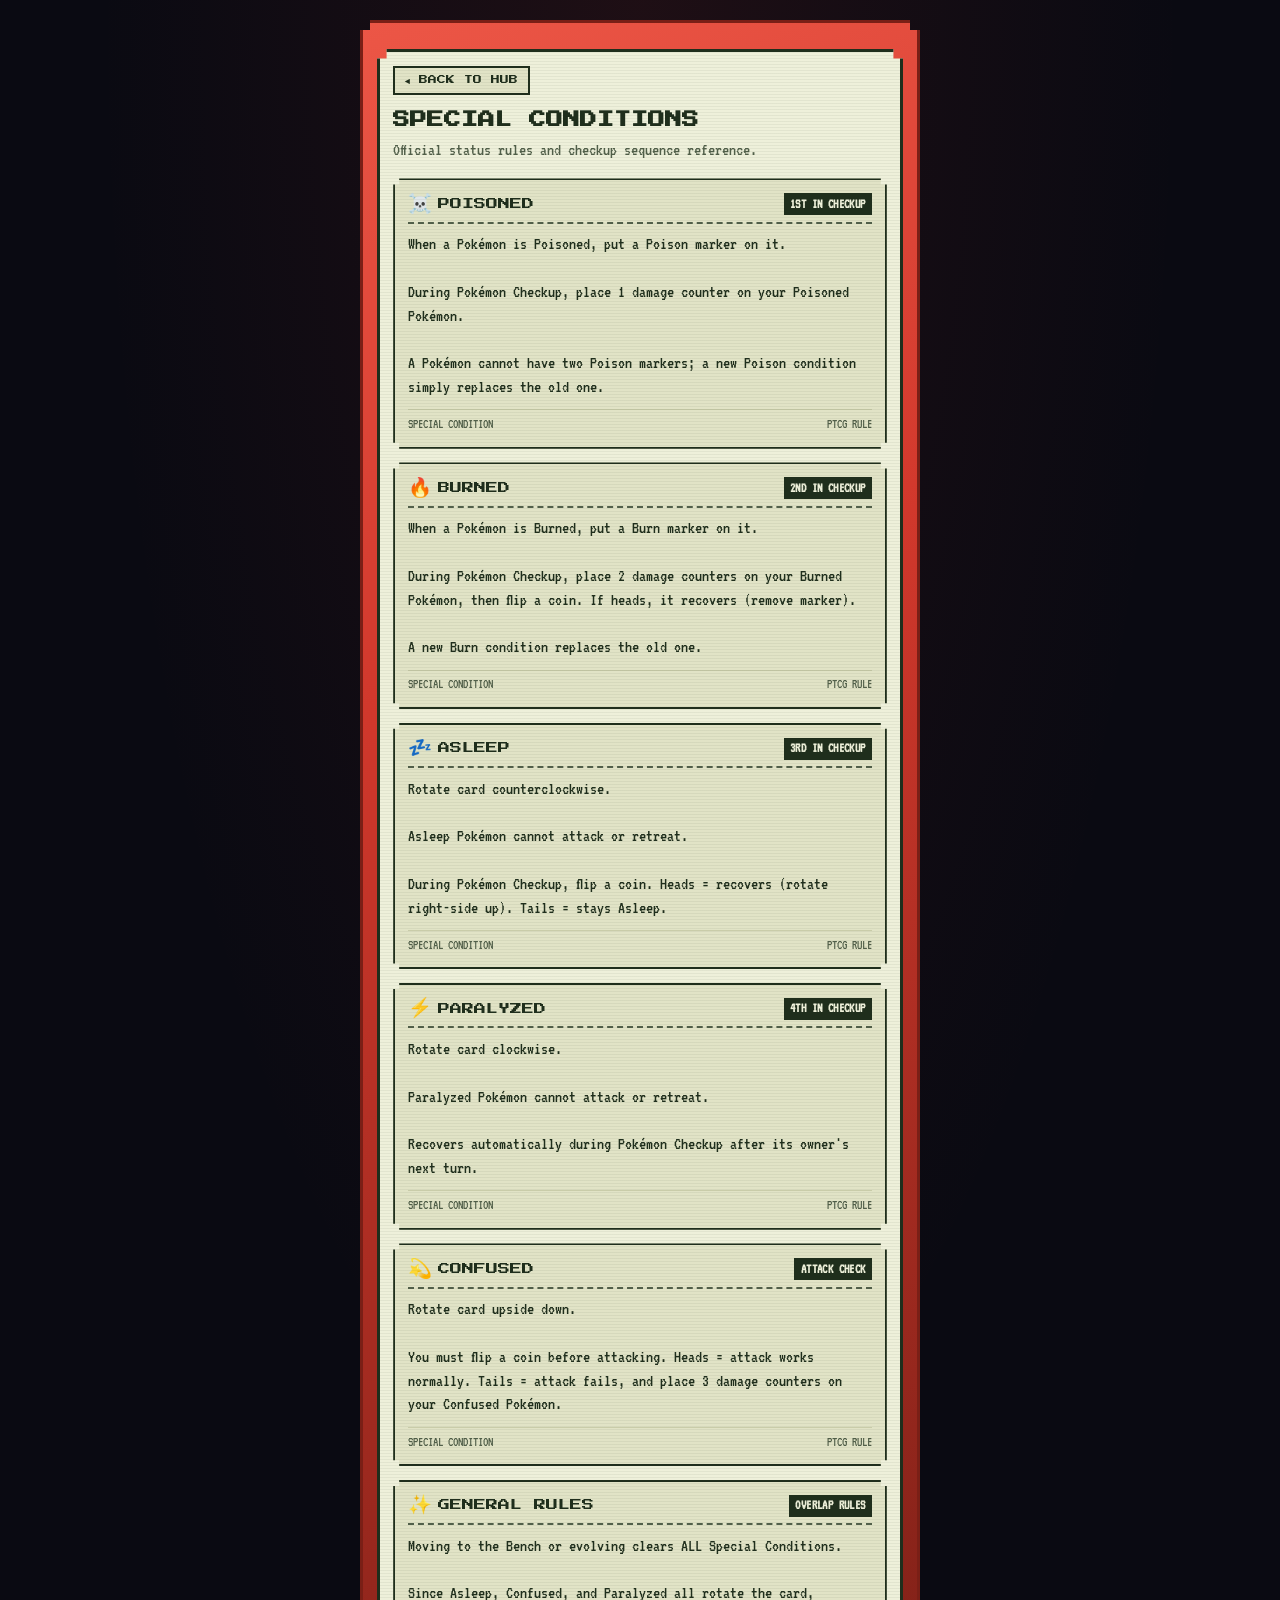
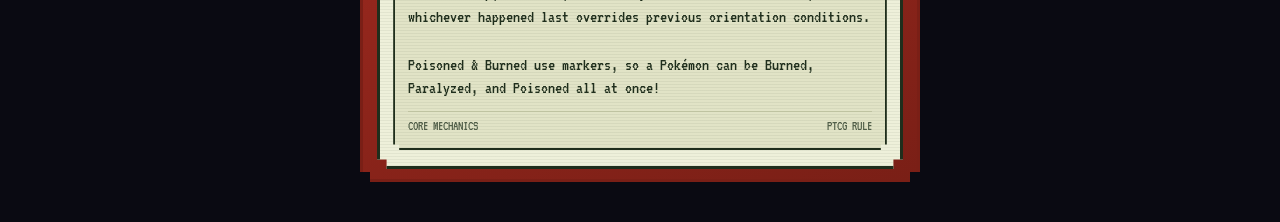
==== commit 5d889ef0: "Update special-condition-rules.html Functionally revert the code to mitigate drift" ====
--- a/special-condition-rules.html
+++ b/special-condition-rules.html
@@ -9,165 +9,354 @@
   <link rel="preconnect" href="https://fonts.gstatic.com" crossorigin>
   <link href="https://fonts.googleapis.com/css2?family=Press+Start+2P&family=VT323&display=swap" rel="stylesheet">
 
-  <link rel="stylesheet" href="style.css">
+  <style>
+    :root {
+      --bg: #0a0a12;
+      --shell: #d1382c;
+      --shell-dark: #7a1f16;
+      --shell-light: #ec5646;
+
+      --screen: #eef0da;
+      --screen-dim: #e1e3c6;
+      --screen-line: #c9cca9;
+
+      --ink: #1f2e1c;
+      --ink-soft: #52604a;
+    }
+
+    * { box-sizing: border-box; margin: 0; padding: 0; }
+
+    html { -webkit-tap-highlight-color: transparent; }
+
+    body {
+      font-family: 'VT323', ui-monospace, monospace;
+      background-color: var(--bg);
+      background-image: radial-gradient(ellipse at top, rgba(209,56,44,0.10), transparent 60%);
+      color: var(--ink);
+      line-height: 1.4;
+      padding: 1.25rem 0.75rem 2.5rem;
+    }
+
+    .container {
+      max-width: 560px;
+      margin: 0 auto;
+    }
+
+    /* PIXEL CORNERS */
+    .pixel-lg {
+      clip-path: polygon(
+        0 10px, 10px 10px, 10px 0,
+        calc(100% - 10px) 0, calc(100% - 10px) 10px, 100% 10px,
+        100% calc(100% - 10px), calc(100% - 10px) calc(100% - 10px), calc(100% - 10px) 100%,
+        10px 100%, 10px calc(100% - 10px), 0 calc(100% - 10px)
+      );
+    }
+    .pixel-sm {
+      clip-path: polygon(
+        0 6px, 6px 6px, 6px 0,
+        calc(100% - 6px) 0, calc(100% - 6px) 6px, 100% 6px,
+        100% calc(100% - 6px), calc(100% - 6px) calc(100% - 6px), calc(100% - 6px) 100%,
+        6px 100%, 6px calc(100% - 6px), 0 calc(100% - 6px)
+      );
+    }
+
+    /* SHELL & SCREEN */
+    .dex-shell {
+      background: var(--shell);
+      background-image: linear-gradient(160deg, var(--shell-light) 0%, var(--shell) 35%, var(--shell-dark) 100%);
+      border: 3px solid var(--shell-dark);
+      padding: 0.85rem 0.85rem 0.6rem;
+      filter: drop-shadow(0 14px 0 rgba(0,0,0,0.35));
+    }
+
+    .dex-topbar {
+      display: flex;
+      align-items: center;
+      justify-content: flex-end;
+      padding: 0.15rem 0.35rem 0.6rem;
+    }
+
+    .dex-brand {
+      font-family: 'Press Start 2P', ui-monospace, monospace;
+      font-size: 0.65rem;
+      color: var(--screen);
+      letter-spacing: 0.02em;
+      text-shadow: 2px 2px 0 rgba(0,0,0,0.3);
+    }
+
+    .screen {
+      background: var(--screen);
+      border: 3px solid var(--ink);
+      position: relative;
+      overflow: hidden;
+    }
+
+    .scanlines {
+      position: absolute;
+      inset: 0;
+      pointer-events: none;
+      background-image: repeating-linear-gradient(
+        to bottom,
+        rgba(31,46,28,0.06) 0px,
+        rgba(31,46,28,0.06) 1px,
+        transparent 1px,
+        transparent 3px
+      );
+      animation: flicker 6s infinite steps(1);
+      z-index: 5;
+    }
+
+    @keyframes flicker {
+      0%, 96%, 100% { opacity: 1; }
+      97% { opacity: 0.94; }
+      98% { opacity: 1; }
+    }
+
+    .screen-content {
+      padding: 0.9rem 0.85rem 1rem;
+      position: relative;
+    }
+
+    .back-link {
+      display: inline-block;
+      font-family: 'Press Start 2P', ui-monospace, monospace;
+      font-size: 0.55rem;
+      color: var(--ink);
+      text-decoration: none;
+      background: var(--screen-dim);
+      border: 2px solid var(--ink);
+      padding: 0.4rem 0.6rem;
+      margin-bottom: 0.8rem;
+    }
+    .back-link:active { background: var(--ink); color: var(--screen); }
+
+    header h1 {
+      font-family: 'Press Start 2P', ui-monospace, monospace;
+      font-size: 1.05rem;
+      line-height: 1.4;
+      color: var(--ink);
+      margin-bottom: 0.4rem;
+    }
+
+    header p {
+      color: var(--ink-soft);
+      font-size: 1.1rem;
+      margin-bottom: 1rem;
+    }
+
+    .card-list {
+      display: flex;
+      flex-direction: column;
+      gap: 0.85rem;
+    }
+
+    /* RETRO CARD STYLING */
+    .rule-card {
+      background-color: var(--screen-dim);
+      border: 2px solid var(--ink);
+      padding: 0.8rem;
+    }
+
+    .card-header {
+      display: flex;
+      justify-content: space-between;
+      align-items: center;
+      border-bottom: 2px dashed var(--ink-soft);
+      padding-bottom: 0.4rem;
+      margin-bottom: 0.6rem;
+    }
+
+    .card-title-wrap {
+      display: flex;
+      align-items: center;
+      gap: 0.4rem;
+    }
+
+    .card-icon {
+      font-size: 1.2rem;
+      line-height: 1;
+    }
+
+    .card-title {
+      font-family: 'Press Start 2P', ui-monospace, monospace;
+      font-size: 0.75rem;
+      color: var(--ink);
+    }
+
+    .card-badge {
+      font-family: 'VT323', monospace;
+      font-weight: 700;
+      font-size: 0.85rem;
+      background: var(--ink);
+      color: var(--screen);
+      padding: 0.1rem 0.4rem;
+      text-transform: uppercase;
+      letter-spacing: 0.03em;
+    }
+
+    .card-text {
+      color: var(--ink);
+      font-size: 1.1rem;
+      line-height: 1.35;
+    }
+
+    .card-footer {
+      margin-top: 0.6rem;
+      padding-top: 0.3rem;
+      border-top: 1px solid var(--screen-line);
+      display: flex;
+      justify-content: space-between;
+      font-size: 0.85rem;
+      color: var(--ink-soft);
+      text-transform: uppercase;
+    }
+  </style>
 </head>
 <body>
 
-  <div class="pokedex pixel-outer">
-    
-    <div class="dex-topbar">
-      <div class="dex-lights">
-        <div class="big-lens"></div>
-        <div class="small-light red"></div>
-        <div class="small-light amber"></div>
-        <div class="small-light green"></div>
+  <div class="container">
+    <div class="dex-shell pixel-lg">
+      <div class="dex-topbar">
       </div>
-      <div class="dex-brand">TRAINER TERMINAL v1.0</div>
+
+      <div class="screen pixel-lg">
+        <div class="scanlines"></div>
+        <div class="screen-content">
+
+          <a href="./index.html" class="back-link">◄ BACK TO HUB</a>
+
+          <header>
+            <h1>SPECIAL CONDITIONS</h1>
+            <p>Official status rules and checkup sequence reference.</p>
+          </header>
+
+          <div class="card-list">
+
+            <!-- POISONED -->
+            <div class="rule-card pixel-sm">
+              <div class="card-header">
+                <div class="card-title-wrap">
+                  <span class="card-icon">☠️</span>
+                  <span class="card-title">POISONED</span>
+                </div>
+                <span class="card-badge">1st IN CHECKUP</span>
+              </div>
+              <div class="card-text">
+                When a Pokémon is Poisoned, put a Poison marker on it.<br><br>
+                During Pokémon Checkup, place 1 damage counter on your Poisoned Pokémon.<br><br>
+                A Pokémon cannot have two Poison markers; a new Poison condition simply replaces the old one.
+              </div>
+              <div class="card-footer">
+                <span>Special Condition</span>
+                <span>PTCG Rule</span>
+              </div>
+            </div>
+
+            <!-- BURNED -->
+            <div class="rule-card pixel-sm">
+              <div class="card-header">
+                <div class="card-title-wrap">
+                  <span class="card-icon">🔥</span>
+                  <span class="card-title">BURNED</span>
+                </div>
+                <span class="card-badge">2nd IN CHECKUP</span>
+              </div>
+              <div class="card-text">
+                When a Pokémon is Burned, put a Burn marker on it.<br><br>
+                During Pokémon Checkup, place 2 damage counters on your Burned Pokémon, then flip a coin. If heads, it recovers (remove marker).<br><br>
+                A new Burn condition replaces the old one.
+              </div>
+              <div class="card-footer">
+                <span>Special Condition</span>
+                <span>PTCG Rule</span>
+              </div>
+            </div>
+
+            <!-- ASLEEP -->
+            <div class="rule-card pixel-sm">
+              <div class="card-header">
+                <div class="card-title-wrap">
+                  <span class="card-icon">💤</span>
+                  <span class="card-title">ASLEEP</span>
+                </div>
+                <span class="card-badge">3rd IN CHECKUP</span>
+              </div>
+              <div class="card-text">
+                Rotate card counterclockwise.<br><br>
+                Asleep Pokémon cannot attack or retreat.<br><br>
+                During Pokémon Checkup, flip a coin. Heads = recovers (rotate right-side up). Tails = stays Asleep.
+              </div>
+              <div class="card-footer">
+                <span>Special Condition</span>
+                <span>PTCG Rule</span>
+              </div>
+            </div>
+
+            <!-- PARALYZED -->
+            <div class="rule-card pixel-sm">
+              <div class="card-header">
+                <div class="card-title-wrap">
+                  <span class="card-icon">⚡</span>
+                  <span class="card-title">PARALYZED</span>
+                </div>
+                <span class="card-badge">4th IN CHECKUP</span>
+              </div>
+              <div class="card-text">
+                Rotate card clockwise.<br><br>
+                Paralyzed Pokémon cannot attack or retreat.<br><br>
+                Recovers automatically during Pokémon Checkup after its owner's next turn.
+              </div>
+              <div class="card-footer">
+                <span>Special Condition</span>
+                <span>PTCG Rule</span>
+              </div>
+            </div>
+
+            <!-- CONFUSED -->
+            <div class="rule-card pixel-sm">
+              <div class="card-header">
+                <div class="card-title-wrap">
+                  <span class="card-icon">💫</span>
+                  <span class="card-title">CONFUSED</span>
+                </div>
+                <span class="card-badge">ATTACK CHECK</span>
+              </div>
+              <div class="card-text">
+                Rotate card upside down.<br><br>
+                You must flip a coin before attacking. Heads = attack works normally. Tails = attack fails, and place 3 damage counters on your Confused Pokémon.
+              </div>
+              <div class="card-footer">
+                <span>Special Condition</span>
+                <span>PTCG Rule</span>
+              </div>
+            </div>
+
+            <!-- RECOVERING & OVERLAP -->
+            <div class="rule-card pixel-sm">
+              <div class="card-header">
+                <div class="card-title-wrap">
+                  <span class="card-icon">✨</span>
+                  <span class="card-title">GENERAL RULES</span>
+                </div>
+                <span class="card-badge">OVERLAP RULES</span>
+              </div>
+              <div class="card-text">
+                Moving to the Bench or evolving clears ALL Special Conditions.<br><br>
+                Since Asleep, Confused, and Paralyzed all rotate the card, whichever happened last overrides previous orientation conditions.<br><br>
+                Poisoned & Burned use markers, so a Pokémon can be Burned, Paralyzed, and Poisoned all at once!
+              </div>
+              <div class="card-footer">
+                <span>Core Mechanics</span>
+                <span>PTCG Rule</span>
+              </div>
+            </div>
+
+          </div>
+
+        </div>
+      </div>
     </div>
-
-    <div class="screen pixel-screen">
-      
-      <nav class="nav-header">
-        <a href="index.html" class="back-link pixel-sm">◄ RETURN TO MAIN HUB</a>
-      </nav>
-
-      <header class="title-bar">
-        <h1>Special Conditions Reference</h1>
-        <p class="subtitle">Quick rules overview for status conditions during battle</p>
-      </header>
-
-      <main class="conditions-grid">
-        
-        <div class="rule-card pixel-sm card-asleep">
-          <div class="card-header">
-            <div class="card-title-wrap">
-              <span class="card-icon">💤</span>
-              <span class="card-title">ASLEEP</span>
-            </div>
-            <span class="card-badge">ROTATE 90° LEFT</span>
-          </div>
-          <div class="card-text">
-            Rotate card counterclockwise.<br><br>
-            Cannot attack or retreat.<br><br>
-            Between turns, flip a coin: Heads = Pokémon wakes up (remove condition). Tails = Pokémon stays Asleep.
-          </div>
-          <div class="card-footer">
-            <span>Special Condition</span>
-            <span>PTCG Rule</span>
-          </div>
-        </div>
-
-        <div class="rule-card pixel-sm">
-          <div class="card-header">
-            <div class="card-title-wrap">
-              <span class="card-icon">🔥</span>
-              <span class="card-title">BURNED</span>
-            </div>
-            <span class="card-badge">MARKER REQUIRED</span>
-          </div>
-          <div class="card-text">
-            Place a Burn marker on card.<br><br>
-            Between turns, put 2 damage counters (20 damage) on your Burned Pokémon.<br><br>
-            Then flip a coin: Heads = Burn condition is cured (remove marker).
-          </div>
-          <div class="card-footer">
-            <span>Special Condition</span>
-            <span>PTCG Rule</span>
-          </div>
-        </div>
-
-        <div class="rule-card pixel-sm card-paralyzed">
-          <div class="card-header">
-            <div class="card-title-wrap">
-              <span class="card-icon">⚡</span>
-              <span class="card-title">PARALYZED</span>
-            </div>
-            <span class="card-badge">ROTATE 90° RIGHT</span>
-          </div>
-          <div class="card-text">
-            Rotate card clockwise.<br><br>
-            Cannot attack or retreat.<br><br>
-            Removed automatically at the end of your next turn.
-          </div>
-          <div class="card-footer">
-            <span>Special Condition</span>
-            <span>PTCG Rule</span>
-          </div>
-        </div>
-
-        <div class="rule-card pixel-sm">
-          <div class="card-header">
-            <div class="card-title-wrap">
-              <span class="card-icon">☠️</span>
-              <span class="card-title">POISONED</span>
-            </div>
-            <span class="card-badge">MARKER REQUIRED</span>
-          </div>
-          <div class="card-text">
-            Place a Poison marker on card.<br><br>
-            Between turns, put 1 damage counter (10 damage) on your Poisoned Pokémon.
-          </div>
-          <div class="card-footer">
-            <span>Special Condition</span>
-            <span>PTCG Rule</span>
-          </div>
-        </div>
-
-        <div class="rule-card pixel-sm card-confused">
-          <div class="card-header">
-            <div class="card-title-wrap">
-              <span class="card-icon">💫</span>
-              <span class="card-title">CONFUSED</span>
-            </div>
-            <span class="card-badge">ROTATE 180° UPSIDE DOWN</span>
-          </div>
-          <div class="card-text">
-            Rotate card upside down.<br><br>
-            You must flip a coin before attacking. Heads = attack works normally. Tails = attack fails, and place 3 damage counters on your Confused Pokémon.
-          </div>
-          <div class="card-footer">
-            <span>Special Condition</span>
-            <span>PTCG Rule</span>
-          </div>
-        </div>
-
-        <div class="rule-card pixel-sm">
-          <div class="card-header">
-            <div class="card-title-wrap">
-              <span class="card-icon">✨</span>
-              <span class="card-title">GENERAL RULES</span>
-            </div>
-            <span class="card-badge">OVERLAP RULES</span>
-          </div>
-          <div class="card-text">
-            Moving to the Bench or evolving clears ALL Special Conditions.<br><br>
-            Since Asleep, Confused, and Paralyzed all rotate the card, whichever happened last overrides previous orientation conditions.<br><br>
-            Poisoned & Burned use markers, so a Pokémon can be Burned, Paralyzed, and Poisoned all at once!
-          </div>
-          <div class="card-footer">
-            <span>Core Mechanics</span>
-            <span>PTCG Rule</span>
-          </div>
-        </div>
-
-      </main>
-
-    </div>
-
-    <footer class="dex-footer">
-      <div class="dpad">
-        <div class="dpad-h"></div>
-        <div class="dpad-v"></div>
-      </div>
-      <div class="speaker-grille">
-        <div class="speaker-line"></div>
-        <div class="speaker-line"></div>
-        <div class="speaker-line"></div>
-      </div>
-    </footer>
-
   </div>
 
-  <script src="script.js"></script>
 </body>
 </html>
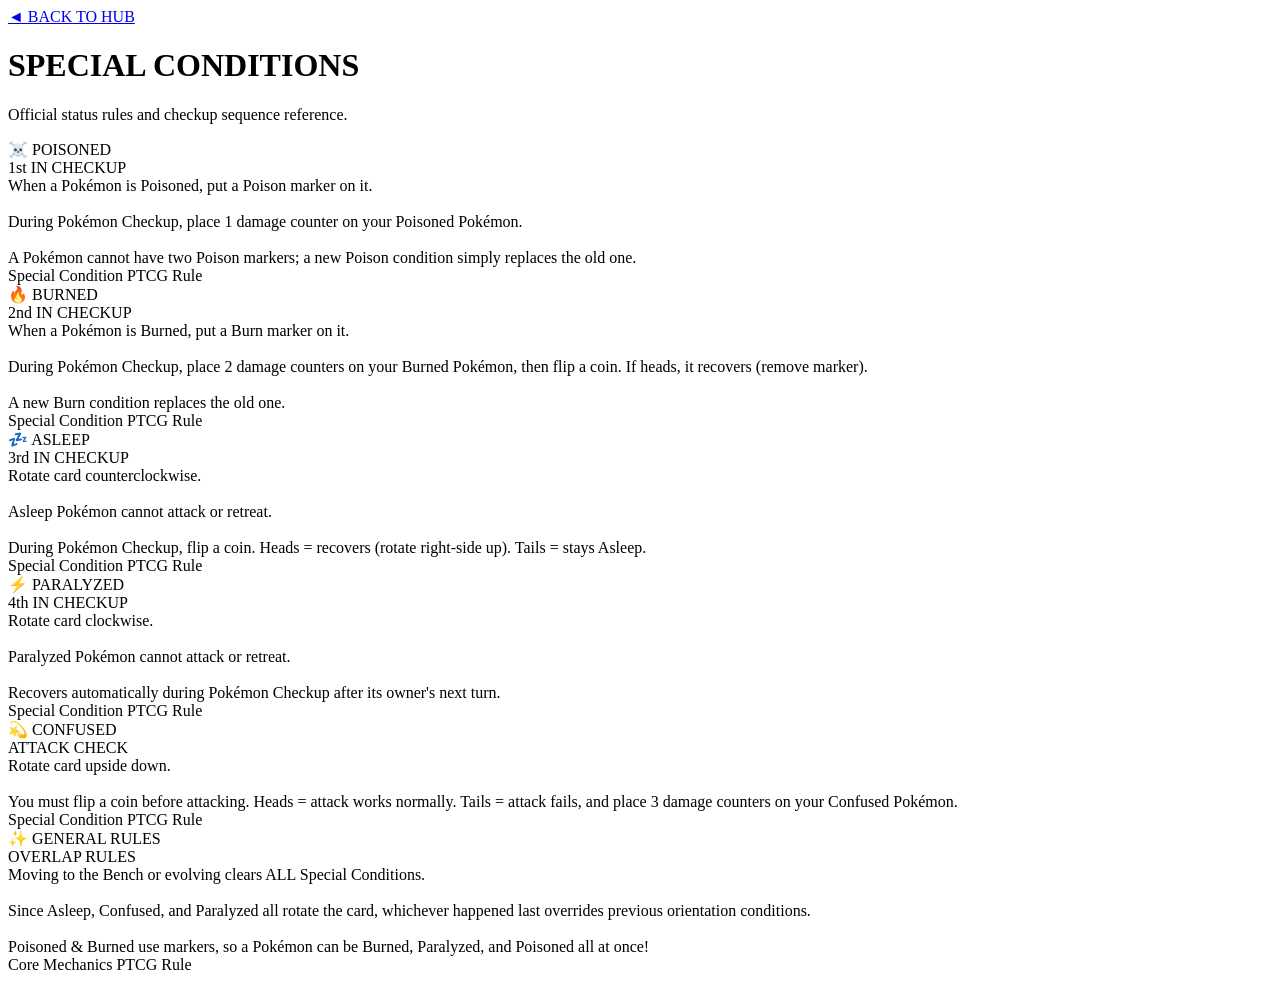
==== commit d3507fe5: "Update special-condition-rules.html strip out .css and .js" ====
--- a/special-condition-rules.html
+++ b/special-condition-rules.html
@@ -8,209 +8,7 @@
   <link rel="preconnect" href="https://fonts.googleapis.com">
   <link rel="preconnect" href="https://fonts.gstatic.com" crossorigin>
   <link href="https://fonts.googleapis.com/css2?family=Press+Start+2P&family=VT323&display=swap" rel="stylesheet">
-
-  <style>
-    :root {
-      --bg: #0a0a12;
-      --shell: #d1382c;
-      --shell-dark: #7a1f16;
-      --shell-light: #ec5646;
-
-      --screen: #eef0da;
-      --screen-dim: #e1e3c6;
-      --screen-line: #c9cca9;
-
-      --ink: #1f2e1c;
-      --ink-soft: #52604a;
-    }
-
-    * { box-sizing: border-box; margin: 0; padding: 0; }
-
-    html { -webkit-tap-highlight-color: transparent; }
-
-    body {
-      font-family: 'VT323', ui-monospace, monospace;
-      background-color: var(--bg);
-      background-image: radial-gradient(ellipse at top, rgba(209,56,44,0.10), transparent 60%);
-      color: var(--ink);
-      line-height: 1.4;
-      padding: 1.25rem 0.75rem 2.5rem;
-    }
-
-    .container {
-      max-width: 560px;
-      margin: 0 auto;
-    }
-
-    /* PIXEL CORNERS */
-    .pixel-lg {
-      clip-path: polygon(
-        0 10px, 10px 10px, 10px 0,
-        calc(100% - 10px) 0, calc(100% - 10px) 10px, 100% 10px,
-        100% calc(100% - 10px), calc(100% - 10px) calc(100% - 10px), calc(100% - 10px) 100%,
-        10px 100%, 10px calc(100% - 10px), 0 calc(100% - 10px)
-      );
-    }
-    .pixel-sm {
-      clip-path: polygon(
-        0 6px, 6px 6px, 6px 0,
-        calc(100% - 6px) 0, calc(100% - 6px) 6px, 100% 6px,
-        100% calc(100% - 6px), calc(100% - 6px) calc(100% - 6px), calc(100% - 6px) 100%,
-        6px 100%, 6px calc(100% - 6px), 0 calc(100% - 6px)
-      );
-    }
-
-    /* SHELL & SCREEN */
-    .dex-shell {
-      background: var(--shell);
-      background-image: linear-gradient(160deg, var(--shell-light) 0%, var(--shell) 35%, var(--shell-dark) 100%);
-      border: 3px solid var(--shell-dark);
-      padding: 0.85rem 0.85rem 0.6rem;
-      filter: drop-shadow(0 14px 0 rgba(0,0,0,0.35));
-    }
-
-    .dex-topbar {
-      display: flex;
-      align-items: center;
-      justify-content: flex-end;
-      padding: 0.15rem 0.35rem 0.6rem;
-    }
-
-    .dex-brand {
-      font-family: 'Press Start 2P', ui-monospace, monospace;
-      font-size: 0.65rem;
-      color: var(--screen);
-      letter-spacing: 0.02em;
-      text-shadow: 2px 2px 0 rgba(0,0,0,0.3);
-    }
-
-    .screen {
-      background: var(--screen);
-      border: 3px solid var(--ink);
-      position: relative;
-      overflow: hidden;
-    }
-
-    .scanlines {
-      position: absolute;
-      inset: 0;
-      pointer-events: none;
-      background-image: repeating-linear-gradient(
-        to bottom,
-        rgba(31,46,28,0.06) 0px,
-        rgba(31,46,28,0.06) 1px,
-        transparent 1px,
-        transparent 3px
-      );
-      animation: flicker 6s infinite steps(1);
-      z-index: 5;
-    }
-
-    @keyframes flicker {
-      0%, 96%, 100% { opacity: 1; }
-      97% { opacity: 0.94; }
-      98% { opacity: 1; }
-    }
-
-    .screen-content {
-      padding: 0.9rem 0.85rem 1rem;
-      position: relative;
-    }
-
-    .back-link {
-      display: inline-block;
-      font-family: 'Press Start 2P', ui-monospace, monospace;
-      font-size: 0.55rem;
-      color: var(--ink);
-      text-decoration: none;
-      background: var(--screen-dim);
-      border: 2px solid var(--ink);
-      padding: 0.4rem 0.6rem;
-      margin-bottom: 0.8rem;
-    }
-    .back-link:active { background: var(--ink); color: var(--screen); }
-
-    header h1 {
-      font-family: 'Press Start 2P', ui-monospace, monospace;
-      font-size: 1.05rem;
-      line-height: 1.4;
-      color: var(--ink);
-      margin-bottom: 0.4rem;
-    }
-
-    header p {
-      color: var(--ink-soft);
-      font-size: 1.1rem;
-      margin-bottom: 1rem;
-    }
-
-    .card-list {
-      display: flex;
-      flex-direction: column;
-      gap: 0.85rem;
-    }
-
-    /* RETRO CARD STYLING */
-    .rule-card {
-      background-color: var(--screen-dim);
-      border: 2px solid var(--ink);
-      padding: 0.8rem;
-    }
-
-    .card-header {
-      display: flex;
-      justify-content: space-between;
-      align-items: center;
-      border-bottom: 2px dashed var(--ink-soft);
-      padding-bottom: 0.4rem;
-      margin-bottom: 0.6rem;
-    }
-
-    .card-title-wrap {
-      display: flex;
-      align-items: center;
-      gap: 0.4rem;
-    }
-
-    .card-icon {
-      font-size: 1.2rem;
-      line-height: 1;
-    }
-
-    .card-title {
-      font-family: 'Press Start 2P', ui-monospace, monospace;
-      font-size: 0.75rem;
-      color: var(--ink);
-    }
-
-    .card-badge {
-      font-family: 'VT323', monospace;
-      font-weight: 700;
-      font-size: 0.85rem;
-      background: var(--ink);
-      color: var(--screen);
-      padding: 0.1rem 0.4rem;
-      text-transform: uppercase;
-      letter-spacing: 0.03em;
-    }
-
-    .card-text {
-      color: var(--ink);
-      font-size: 1.1rem;
-      line-height: 1.35;
-    }
-
-    .card-footer {
-      margin-top: 0.6rem;
-      padding-top: 0.3rem;
-      border-top: 1px solid var(--screen-line);
-      display: flex;
-      justify-content: space-between;
-      font-size: 0.85rem;
-      color: var(--ink-soft);
-      text-transform: uppercase;
-    }
-  </style>
+  <link rel="stylesheet" href="./styles.css">
 </head>
 <body>
 
@@ -234,10 +32,10 @@
 
             <!-- POISONED -->
             <div class="rule-card pixel-sm">
-              <div class="card-header">
+              <div class="rule-header">
                 <div class="card-title-wrap">
                   <span class="card-icon">☠️</span>
-                  <span class="card-title">POISONED</span>
+                  <span class="rule-title">POISONED</span>
                 </div>
                 <span class="card-badge">1st IN CHECKUP</span>
               </div>
@@ -246,7 +44,7 @@
                 During Pokémon Checkup, place 1 damage counter on your Poisoned Pokémon.<br><br>
                 A Pokémon cannot have two Poison markers; a new Poison condition simply replaces the old one.
               </div>
-              <div class="card-footer">
+              <div class="rule-footer">
                 <span>Special Condition</span>
                 <span>PTCG Rule</span>
               </div>
@@ -254,10 +52,10 @@
 
             <!-- BURNED -->
             <div class="rule-card pixel-sm">
-              <div class="card-header">
+              <div class="rule-header">
                 <div class="card-title-wrap">
                   <span class="card-icon">🔥</span>
-                  <span class="card-title">BURNED</span>
+                  <span class="rule-title">BURNED</span>
                 </div>
                 <span class="card-badge">2nd IN CHECKUP</span>
               </div>
@@ -266,7 +64,7 @@
                 During Pokémon Checkup, place 2 damage counters on your Burned Pokémon, then flip a coin. If heads, it recovers (remove marker).<br><br>
                 A new Burn condition replaces the old one.
               </div>
-              <div class="card-footer">
+              <div class="rule-footer">
                 <span>Special Condition</span>
                 <span>PTCG Rule</span>
               </div>
@@ -274,10 +72,10 @@
 
             <!-- ASLEEP -->
             <div class="rule-card pixel-sm">
-              <div class="card-header">
+              <div class="rule-header">
                 <div class="card-title-wrap">
                   <span class="card-icon">💤</span>
-                  <span class="card-title">ASLEEP</span>
+                  <span class="rule-title">ASLEEP</span>
                 </div>
                 <span class="card-badge">3rd IN CHECKUP</span>
               </div>
@@ -286,7 +84,7 @@
                 Asleep Pokémon cannot attack or retreat.<br><br>
                 During Pokémon Checkup, flip a coin. Heads = recovers (rotate right-side up). Tails = stays Asleep.
               </div>
-              <div class="card-footer">
+              <div class="rule-footer">
                 <span>Special Condition</span>
                 <span>PTCG Rule</span>
               </div>
@@ -294,10 +92,10 @@
 
             <!-- PARALYZED -->
             <div class="rule-card pixel-sm">
-              <div class="card-header">
+              <div class="rule-header">
                 <div class="card-title-wrap">
                   <span class="card-icon">⚡</span>
-                  <span class="card-title">PARALYZED</span>
+                  <span class="rule-title">PARALYZED</span>
                 </div>
                 <span class="card-badge">4th IN CHECKUP</span>
               </div>
@@ -306,7 +104,7 @@
                 Paralyzed Pokémon cannot attack or retreat.<br><br>
                 Recovers automatically during Pokémon Checkup after its owner's next turn.
               </div>
-              <div class="card-footer">
+              <div class="rule-footer">
                 <span>Special Condition</span>
                 <span>PTCG Rule</span>
               </div>
@@ -314,10 +112,10 @@
 
             <!-- CONFUSED -->
             <div class="rule-card pixel-sm">
-              <div class="card-header">
+              <div class="rule-header">
                 <div class="card-title-wrap">
                   <span class="card-icon">💫</span>
-                  <span class="card-title">CONFUSED</span>
+                  <span class="rule-title">CONFUSED</span>
                 </div>
                 <span class="card-badge">ATTACK CHECK</span>
               </div>
@@ -325,7 +123,7 @@
                 Rotate card upside down.<br><br>
                 You must flip a coin before attacking. Heads = attack works normally. Tails = attack fails, and place 3 damage counters on your Confused Pokémon.
               </div>
-              <div class="card-footer">
+              <div class="rule-footer">
                 <span>Special Condition</span>
                 <span>PTCG Rule</span>
               </div>
@@ -333,10 +131,10 @@
 
             <!-- RECOVERING & OVERLAP -->
             <div class="rule-card pixel-sm">
-              <div class="card-header">
+              <div class="rule-header">
                 <div class="card-title-wrap">
                   <span class="card-icon">✨</span>
-                  <span class="card-title">GENERAL RULES</span>
+                  <span class="rule-title">GENERAL RULES</span>
                 </div>
                 <span class="card-badge">OVERLAP RULES</span>
               </div>
@@ -345,7 +143,7 @@
                 Since Asleep, Confused, and Paralyzed all rotate the card, whichever happened last overrides previous orientation conditions.<br><br>
                 Poisoned & Burned use markers, so a Pokémon can be Burned, Paralyzed, and Poisoned all at once!
               </div>
-              <div class="card-footer">
+              <div class="rule-footer">
                 <span>Core Mechanics</span>
                 <span>PTCG Rule</span>
               </div>
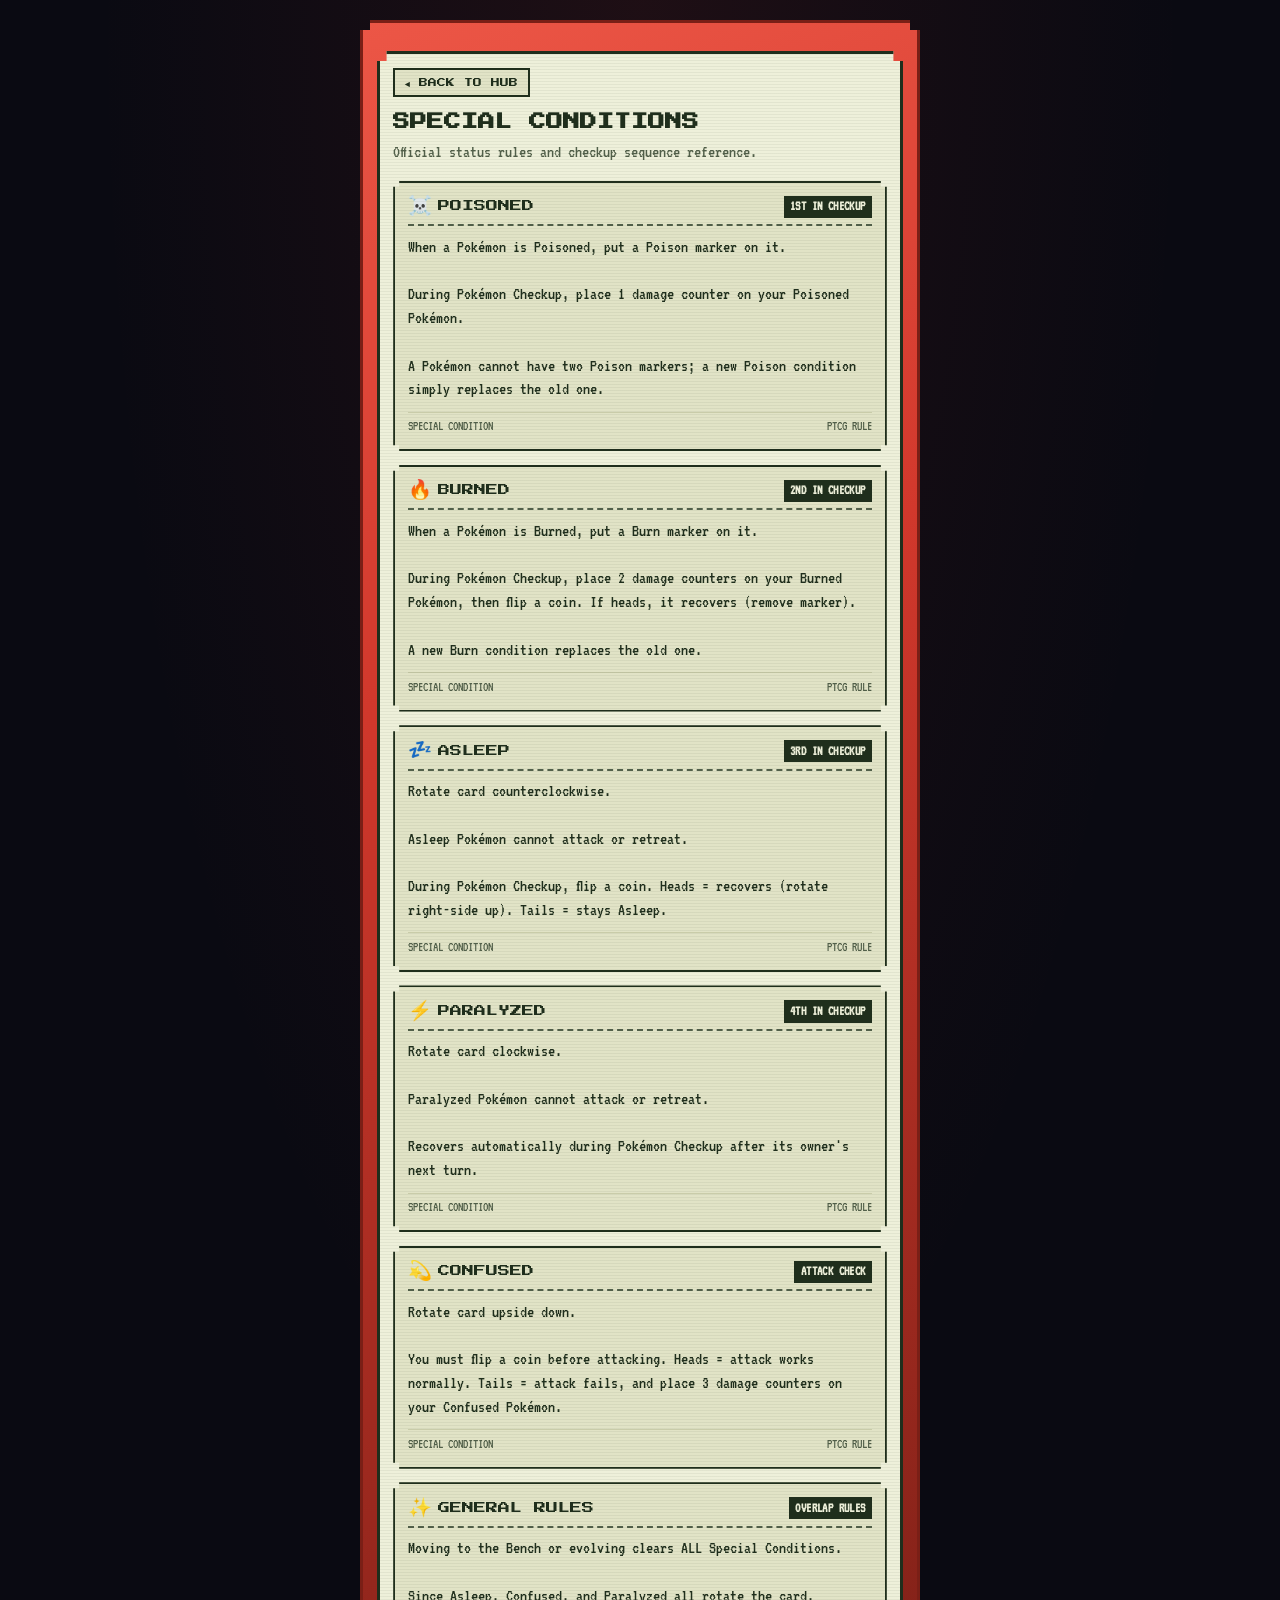
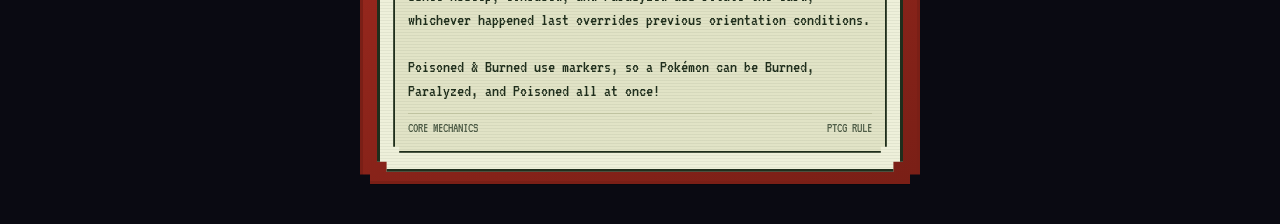
==== commit 9aacb875: "Update special-condition-rules.html style.css typo fix" ====
--- a/special-condition-rules.html
+++ b/special-condition-rules.html
@@ -8,7 +8,7 @@
   <link rel="preconnect" href="https://fonts.googleapis.com">
   <link rel="preconnect" href="https://fonts.gstatic.com" crossorigin>
   <link href="https://fonts.googleapis.com/css2?family=Press+Start+2P&family=VT323&display=swap" rel="stylesheet">
-  <link rel="stylesheet" href="./styles.css">
+  <link rel="stylesheet" href="./style.css">
 </head>
 <body>
 
--- a/style.css
+++ b/style.css
@@ -0,0 +1,599 @@
+/* =========================================================
+   POKÉMON TCG RESOURCE HUB — Shared Styles
+   Trainer's Terminal theme, used by index.html,
+   turn-actions.html, and special-condition-rules.html.
+   ========================================================= */
+
+:root {
+  /* TRAINER'S TERMINAL — Pokédex hardware + LCD screen palette */
+  --bg: #0a0a12;
+
+  --shell: #d1382c;        /* Pokédex red exterior */
+  --shell-dark: #7a1f16;   /* shell shading / borders */
+  --shell-light: #ec5646;  /* shell highlight */
+
+  --screen: #eef0da;       /* LCD screen background (cream) */
+  --screen-dim: #e1e3c6;   /* card fill on screen, slightly deeper */
+  --screen-line: #c9cca9;  /* hairlines on screen */
+
+  --ink: #1f2e1c;          /* primary "LCD ink" text */
+  --ink-soft: #52604a;     /* muted LCD text */
+
+  --light-blue: #4a90d9;
+  --light-amber: #e8b23f;
+  --light-green: #3fae58;
+
+  --badge-essential: #86c88a;
+  --badge-tournaments: #f3c969;
+  --badge-market: #e8a15c;
+  --badge-official: #7fb5e0;
+  --badge-news: var(--shell);
+  --badge-tool: #b79ae0;
+  --badge-rogue: #e08bb0;
+}
+
+* { box-sizing: border-box; margin: 0; padding: 0; }
+
+html { -webkit-tap-highlight-color: transparent; }
+
+body {
+  font-family: 'VT323', ui-monospace, monospace;
+  background-color: var(--bg);
+  background-image: radial-gradient(ellipse at top, rgba(209,56,44,0.10), transparent 60%);
+  color: var(--ink);
+  line-height: 1.4;
+  padding: 1.25rem 0.75rem 2.5rem;
+}
+
+.press {
+  font-family: 'Press Start 2P', ui-monospace, monospace;
+}
+
+.container {
+  max-width: 560px;
+  margin: 0 auto;
+}
+
+/* ---------- PIXEL CORNER UTILITY ---------- */
+.pixel-lg {
+  clip-path: polygon(
+    0 10px, 10px 10px, 10px 0,
+    calc(100% - 10px) 0, calc(100% - 10px) 10px, 100% 10px,
+    100% calc(100% - 10px), calc(100% - 10px) calc(100% - 10px), calc(100% - 10px) 100%,
+    10px 100%, 10px calc(100% - 10px), 0 calc(100% - 10px)
+  );
+}
+.pixel-sm {
+  clip-path: polygon(
+    0 6px, 6px 6px, 6px 0,
+    calc(100% - 6px) 0, calc(100% - 6px) 6px, 100% 6px,
+    100% calc(100% - 6px), calc(100% - 6px) calc(100% - 6px), calc(100% - 6px) 100%,
+    6px 100%, 6px calc(100% - 6px), 0 calc(100% - 6px)
+  );
+}
+
+/* ---------- DEX SHELL ---------- */
+.dex-shell {
+  background: var(--shell);
+  background-image: linear-gradient(160deg, var(--shell-light) 0%, var(--shell) 35%, var(--shell-dark) 100%);
+  border: 3px solid var(--shell-dark);
+  padding: 0.85rem 0.85rem 0.6rem;
+  filter: drop-shadow(0 14px 0 rgba(0,0,0,0.35));
+}
+
+.dex-topbar {
+  display: flex;
+  align-items: center;
+  gap: 0.6rem;
+  padding: 0.15rem 0.35rem 0.75rem;
+}
+
+.light {
+  width: 11px;
+  height: 11px;
+  border-radius: 50%;
+  box-shadow: inset 0 -2px 0 rgba(0,0,0,0.25), 0 0 6px currentColor;
+}
+.light-blue  { background: var(--light-blue);  color: var(--light-blue); }
+.light-amber { background: var(--light-amber); color: var(--light-amber); }
+.light-green { background: var(--light-green); color: var(--light-green); }
+
+.dex-brand {
+  font-family: 'Press Start 2P', ui-monospace, monospace;
+  font-size: 0.65rem;
+  color: var(--screen);
+  letter-spacing: 0.02em;
+  text-shadow: 2px 2px 0 rgba(0,0,0,0.3);
+}
+
+/* ---------- SCREEN ---------- */
+.screen {
+  background: var(--screen);
+  border: 3px solid var(--ink);
+  position: relative;
+  overflow: hidden;
+}
+
+.scanlines {
+  position: absolute;
+  inset: 0;
+  pointer-events: none;
+  background-image: repeating-linear-gradient(
+    to bottom,
+    rgba(31,46,28,0.06) 0px,
+    rgba(31,46,28,0.06) 1px,
+    transparent 1px,
+    transparent 3px
+  );
+  animation: flicker 6s infinite steps(1);
+  z-index: 5;
+}
+
+@keyframes flicker {
+  0%, 96%, 100% { opacity: 1; }
+  97% { opacity: 0.94; }
+  98% { opacity: 1; }
+}
+
+@media (prefers-reduced-motion: reduce) {
+  .scanlines { animation: none; }
+  .cursor { animation: none; }
+}
+
+.screen-content {
+  padding: 0.9rem 0.85rem 1rem;
+  position: relative;
+}
+
+.back-link {
+  display: inline-block;
+  font-family: 'Press Start 2P', ui-monospace, monospace;
+  font-size: 0.55rem;
+  color: var(--ink);
+  text-decoration: none;
+  background: var(--screen-dim);
+  border: 2px solid var(--ink);
+  padding: 0.4rem 0.6rem;
+  margin-bottom: 0.8rem;
+}
+.back-link:active { background: var(--ink); color: var(--screen); }
+
+header h1 {
+  font-family: 'Press Start 2P', ui-monospace, monospace;
+  font-size: 1.05rem;
+  line-height: 1.4;
+  color: var(--ink);
+  margin-bottom: 0.4rem;
+}
+
+header p {
+  color: var(--ink-soft);
+  font-size: 1.1rem;
+  margin-bottom: 1rem;
+}
+
+.cursor {
+  display: inline-block;
+  animation: blink 1s steps(1) infinite;
+}
+@keyframes blink { 50% { opacity: 0; } }
+
+/* =========================================================
+   INDEX PAGE — search, tag legend, resource cards, QR modal
+   ========================================================= */
+
+/* ---------- SEARCH ---------- */
+.search-box {
+  position: sticky;
+  top: 0;
+  background: var(--screen);
+  padding: 0.5rem 0 0.6rem;
+  margin-bottom: 0.35rem;
+  z-index: 10;
+  display: flex;
+  align-items: center;
+  gap: 0.4rem;
+}
+
+.search-prompt {
+  font-size: 1.2rem;
+  color: var(--ink);
+  flex-shrink: 0;
+}
+
+.search-box input {
+  width: 100%;
+  padding: 0.65rem 2.2rem 0.65rem 0.5rem;
+  border: 2px solid var(--ink);
+  background-color: var(--screen-dim);
+  color: var(--ink);
+  font-family: 'VT323', monospace;
+  font-size: 1.2rem;
+  outline: none;
+}
+
+.search-box input::placeholder { color: var(--ink-soft); }
+.search-box input:focus { background-color: #fff; }
+
+.search-wrap { position: relative; flex: 1; }
+
+.clear-btn {
+  display: none;
+  position: absolute;
+  right: 6px;
+  top: 50%;
+  transform: translateY(-50%);
+  background: var(--shell);
+  color: var(--screen);
+  border: 2px solid var(--ink);
+  width: 28px;
+  height: 28px;
+  font-size: 0.9rem;
+  font-weight: 700;
+  cursor: pointer;
+  line-height: 1;
+}
+
+/* ---------- TAG LEGEND ---------- */
+.tag-legend {
+  background-color: var(--screen-dim);
+  border: 2px solid var(--ink);
+  padding: 0.6rem 0.7rem;
+  margin-bottom: 1rem;
+}
+
+.tag-legend-title {
+  font-family: 'Press Start 2P', ui-monospace, monospace;
+  font-size: 0.55rem;
+  color: var(--ink);
+  margin-bottom: 0.5rem;
+  letter-spacing: 0.02em;
+}
+
+.tag-legend-grid {
+  display: grid;
+  grid-template-columns: repeat(auto-fill, minmax(160px, 1fr));
+  gap: 0.4rem 0.75rem;
+}
+
+.legend-item {
+  display: flex;
+  align-items: center;
+  gap: 0.4rem;
+  cursor: pointer;
+}
+
+.legend-item:hover .legend-desc {
+  color: var(--ink);
+}
+
+.legend-desc {
+  font-size: 0.95rem;
+  color: var(--ink-soft);
+  line-height: 1.1;
+  transition: color 0.1s;
+}
+
+/* ---------- CATEGORY HEADERS (menu-select bar) ---------- */
+.category-title {
+  font-family: 'Press Start 2P', ui-monospace, monospace;
+  font-size: 0.62rem;
+  background: var(--ink);
+  color: var(--screen);
+  padding: 0.55rem 0.6rem;
+  margin: 1.1rem 0 0.65rem;
+  letter-spacing: 0.02em;
+}
+.category-title::before { content: "▸ "; }
+
+.link-list {
+  display: flex;
+  flex-direction: column;
+  gap: 0.6rem;
+}
+
+/* ---------- RESOURCE CARDS ---------- */
+.card {
+  display: block;
+  position: relative;
+  background-color: var(--screen-dim);
+  padding: 0.75rem 0.8rem 0.75rem 1.4rem;
+  text-decoration: none;
+  color: inherit;
+  border: 2px solid var(--ink);
+  transition: background-color 0.1s, color 0.1s;
+}
+
+.card::before {
+  content: "▸";
+  position: absolute;
+  left: 0.4rem;
+  top: 0.78rem;
+  opacity: 0;
+  transition: opacity 0.1s;
+}
+
+.card:active {
+  background-color: var(--ink);
+  color: var(--screen);
+}
+
+@media (hover: hover) {
+  .card:hover {
+    background-color: var(--ink);
+    color: var(--screen);
+  }
+  .card:hover::before { opacity: 1; }
+  .card:hover .card-desc { color: var(--screen-line); }
+}
+
+/* Scoped to .card so these never collide with the rule-card
+   headers/titles on the special-condition-rules page. */
+.card .card-header {
+  display: flex;
+  justify-content: space-between;
+  align-items: flex-start;
+  gap: 0.5rem;
+  margin-bottom: 0.3rem;
+}
+
+.card .card-title {
+  font-family: 'VT323', monospace;
+  font-weight: 700;
+  font-size: 1.25rem;
+  letter-spacing: 0.01em;
+}
+
+.badge {
+  font-family: 'VT323', monospace;
+  font-weight: 700;
+  font-size: 0.85rem;
+  color: var(--ink);
+  padding: 0.15rem 0.5rem;
+  border: 1.5px solid var(--ink);
+  text-transform: uppercase;
+  letter-spacing: 0.03em;
+  white-space: nowrap;
+  cursor: pointer;
+  flex-shrink: 0;
+}
+
+.card-desc {
+  color: var(--ink-soft);
+  font-size: 1.05rem;
+}
+
+/* ---------- BOTTOM BAR ---------- */
+.dex-bottombar {
+  display: flex;
+  justify-content: center;
+  padding: 0.7rem 0.35rem 0.15rem;
+}
+
+.share-link {
+  display: inline-flex;
+  align-items: center;
+  gap: 0.4rem;
+  background: var(--ink);
+  color: var(--screen);
+  text-decoration: none;
+  font-family: 'Press Start 2P', ui-monospace, monospace;
+  font-size: 0.58rem;
+  padding: 0.6rem 0.85rem;
+  border: 2px solid var(--shell-dark);
+}
+.share-link:active { background: var(--shell-dark); }
+
+footer.legal {
+  text-align: center;
+  margin-top: 1.25rem;
+  color: var(--ink-soft);
+  filter: none;
+}
+footer.legal p {
+  color: #8b93a3;
+  font-size: 0.95rem;
+  max-width: 560px;
+  margin: 0 auto;
+  line-height: 1.5;
+}
+
+/* ---------- QR MODAL ---------- */
+#qr-modal {
+  display: none;
+  position: fixed;
+  inset: 0;
+  background: rgba(10, 10, 18, 0.88);
+  align-items: center;
+  justify-content: center;
+  z-index: 1000;
+  padding: 1rem;
+}
+
+.qr-panel {
+  background: var(--screen);
+  border: 3px solid var(--ink);
+  padding: 1.25rem;
+  text-align: center;
+  max-width: 300px;
+  width: 100%;
+}
+
+.qr-panel h3 {
+  font-family: 'Press Start 2P', ui-monospace, monospace;
+  font-size: 0.7rem;
+  color: var(--ink);
+  margin-bottom: 0.75rem;
+  line-height: 1.5;
+}
+
+.qr-panel p {
+  color: var(--ink-soft);
+  font-size: 1.05rem;
+  margin-bottom: 1rem;
+}
+
+.qr-image-frame {
+  background: #ffffff;
+  padding: 10px;
+  border: 2px solid var(--ink);
+  display: inline-block;
+  margin-bottom: 1rem;
+}
+
+.qr-close-btn {
+  width: 100%;
+  background: var(--shell);
+  color: var(--screen);
+  border: 2px solid var(--ink);
+  padding: 0.65rem;
+  font-family: 'VT323', monospace;
+  font-weight: 700;
+  font-size: 1.15rem;
+  letter-spacing: 0.05em;
+  cursor: pointer;
+  text-transform: uppercase;
+}
+.qr-close-btn:active { background: var(--shell-dark); }
+
+/* =========================================================
+   TURN ACTIONS PAGE — checklist rows
+   ========================================================= */
+
+.action-list {
+  display: flex;
+  flex-direction: column;
+  gap: 0.65rem;
+}
+
+.action-row {
+  background-color: var(--screen-dim);
+  border: 2px solid var(--ink);
+  padding: 0.65rem 0.75rem;
+  display: flex;
+  align-items: center;
+  gap: 0.75rem;
+}
+
+.action-slot {
+  width: 42px;
+  height: 42px;
+  border: 2px dashed var(--ink);
+  background-color: var(--screen);
+  display: flex;
+  align-items: center;
+  justify-content: center;
+  flex-shrink: 0;
+  font-family: 'Press Start 2P', monospace;
+  font-size: 0.9rem;
+  color: var(--ink);
+  opacity: 0.8;
+}
+
+.action-details {
+  display: flex;
+  flex-direction: column;
+}
+
+.action-title {
+  font-family: 'Press Start 2P', ui-monospace, monospace;
+  font-size: 0.7rem;
+  color: var(--ink);
+  margin-bottom: 0.25rem;
+}
+
+.action-desc {
+  color: var(--ink-soft);
+  font-size: 1.05rem;
+  line-height: 1.2;
+}
+
+/* Page-level footer bar (renamed from the old .card-footer,
+   which collided with special-condition-rules.html's
+   per-card footer). Used once at the bottom of the page. */
+.page-footer {
+  margin-top: 1rem;
+  padding-top: 0.4rem;
+  border-top: 1px solid var(--screen-line);
+  display: flex;
+  justify-content: space-between;
+  font-size: 0.85rem;
+  color: var(--ink-soft);
+  text-transform: uppercase;
+}
+
+/* =========================================================
+   SPECIAL CONDITIONS PAGE — rule cards
+   ========================================================= */
+
+.card-list {
+  display: flex;
+  flex-direction: column;
+  gap: 0.85rem;
+}
+
+.rule-card {
+  background-color: var(--screen-dim);
+  border: 2px solid var(--ink);
+  padding: 0.8rem;
+}
+
+/* Renamed from .card-header to avoid colliding with the
+   resource-card header on index.html. */
+.rule-header {
+  display: flex;
+  justify-content: space-between;
+  align-items: center;
+  border-bottom: 2px dashed var(--ink-soft);
+  padding-bottom: 0.4rem;
+  margin-bottom: 0.6rem;
+}
+
+.card-title-wrap {
+  display: flex;
+  align-items: center;
+  gap: 0.4rem;
+}
+
+.card-icon {
+  font-size: 1.2rem;
+  line-height: 1;
+}
+
+/* Renamed from .card-title to avoid colliding with the
+   resource-card title on index.html. */
+.rule-title {
+  font-family: 'Press Start 2P', ui-monospace, monospace;
+  font-size: 0.75rem;
+  color: var(--ink);
+}
+
+.card-badge {
+  font-family: 'VT323', monospace;
+  font-weight: 700;
+  font-size: 0.85rem;
+  background: var(--ink);
+  color: var(--screen);
+  padding: 0.1rem 0.4rem;
+  text-transform: uppercase;
+  letter-spacing: 0.03em;
+}
+
+.card-text {
+  color: var(--ink);
+  font-size: 1.1rem;
+  line-height: 1.35;
+}
+
+/* Renamed from .card-footer to avoid colliding with the
+   turn-actions page-level footer bar. */
+.rule-footer {
+  margin-top: 0.6rem;
+  padding-top: 0.3rem;
+  border-top: 1px solid var(--screen-line);
+  display: flex;
+  justify-content: space-between;
+  font-size: 0.85rem;
+  color: var(--ink-soft);
+  text-transform: uppercase;
+}
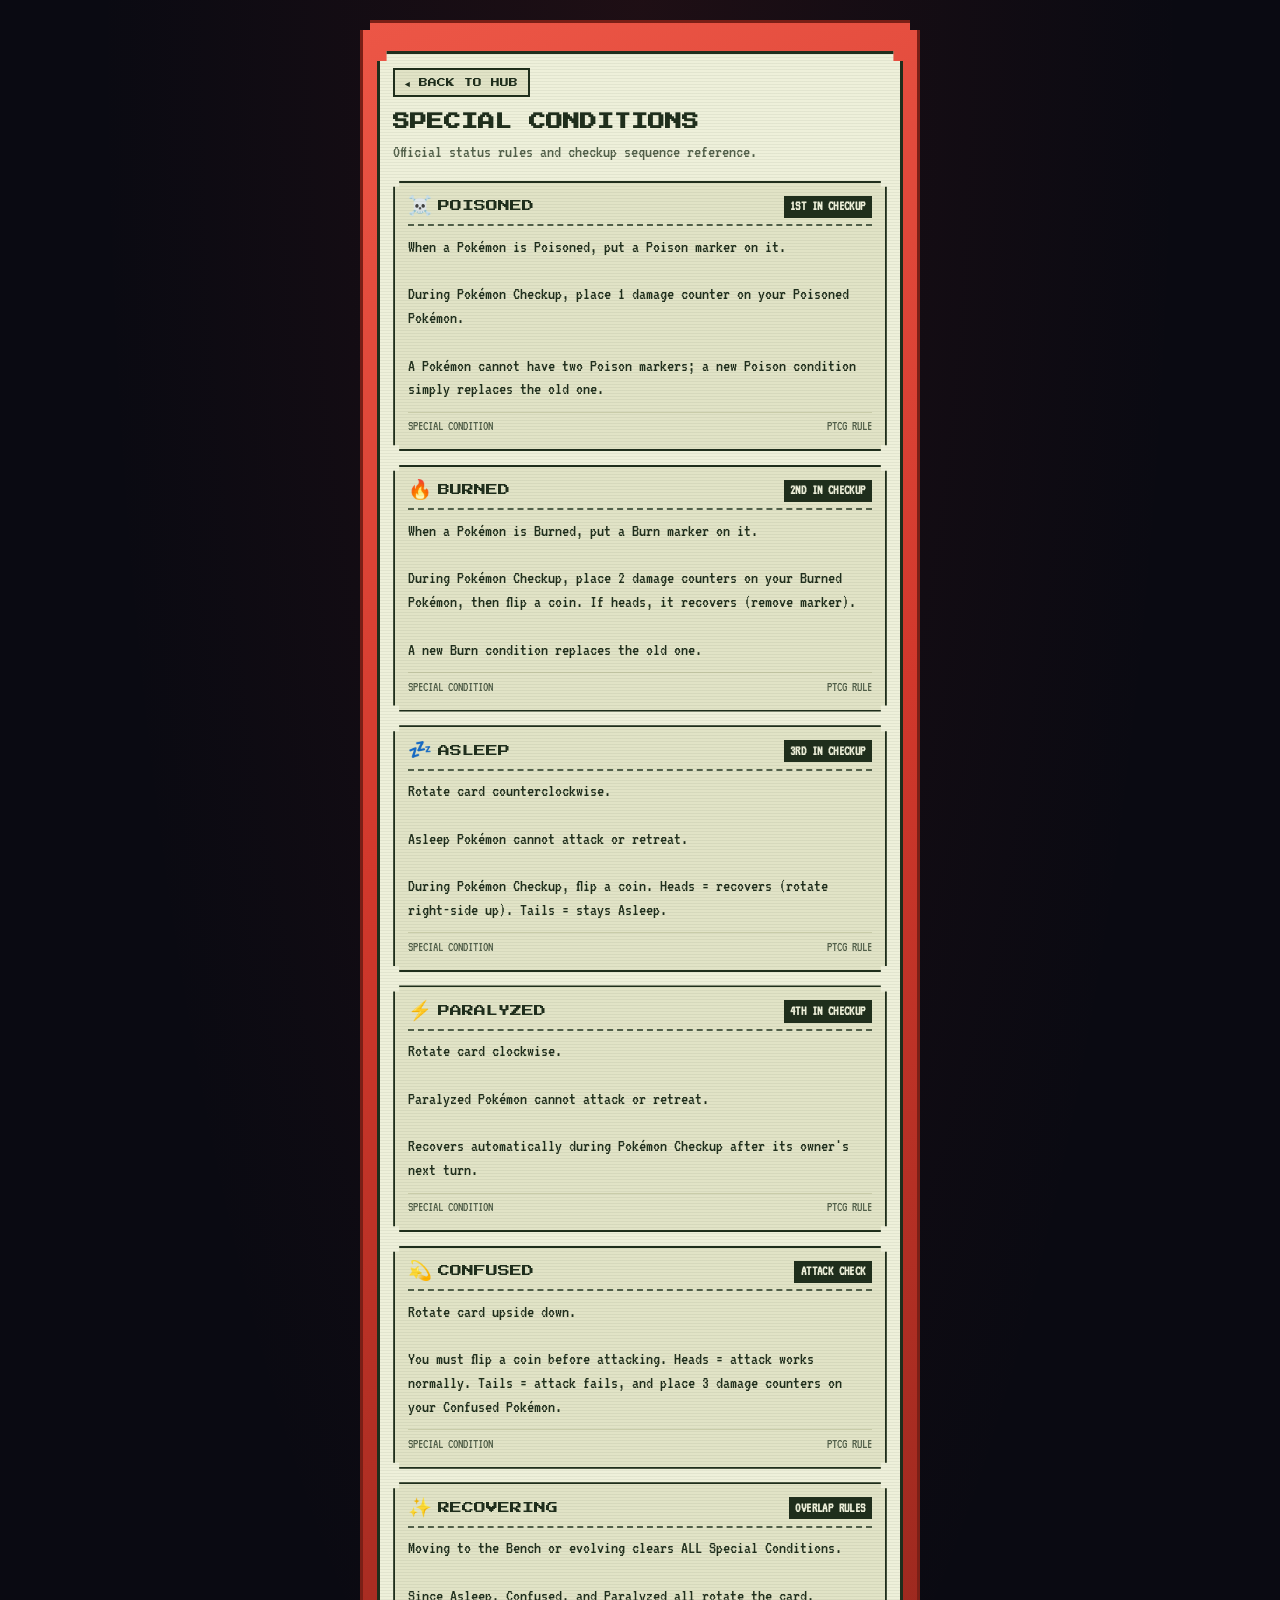
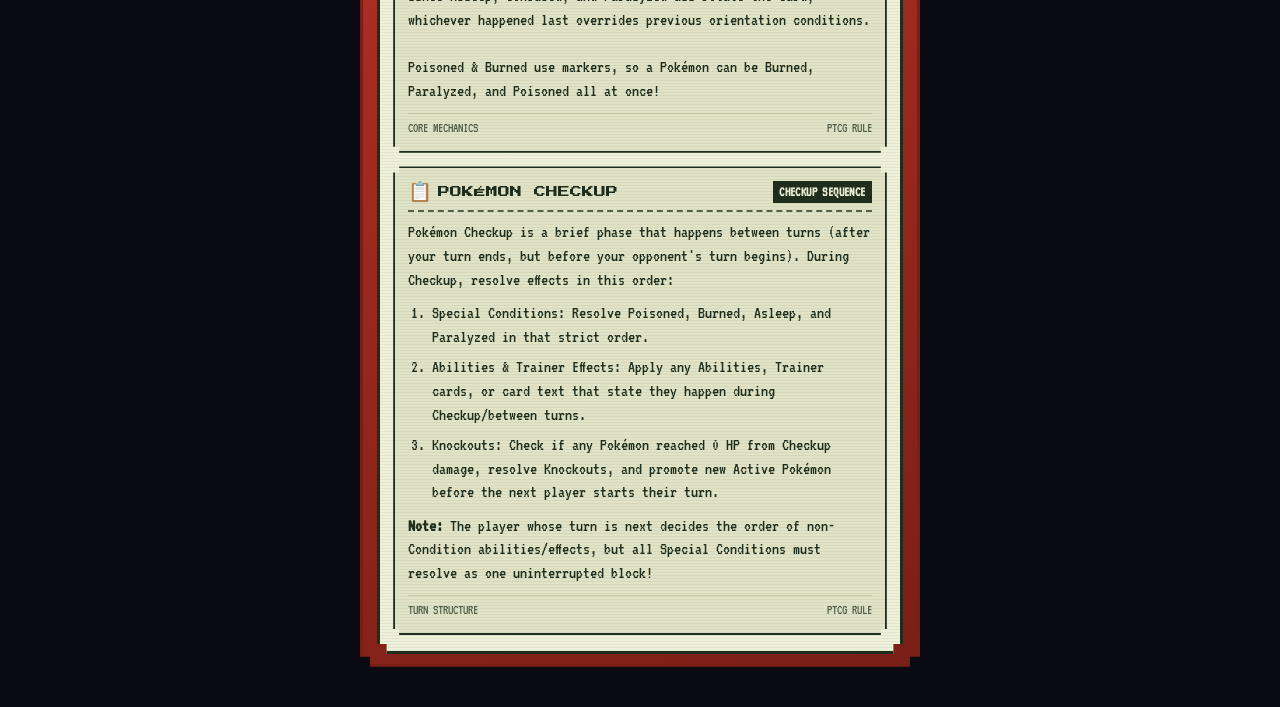
==== commit 048c86e0: "Added Pokemon Checkup Rules" ====
--- a/special-condition-rules.html
+++ b/special-condition-rules.html
@@ -129,12 +129,12 @@
               </div>
             </div>
 
-            <!-- RECOVERING & OVERLAP -->
+            <!-- RECOVERING -->
             <div class="rule-card pixel-sm">
               <div class="rule-header">
                 <div class="card-title-wrap">
                   <span class="card-icon">✨</span>
-                  <span class="rule-title">GENERAL RULES</span>
+                  <span class="rule-title">RECOVERING</span>
                 </div>
                 <span class="card-badge">OVERLAP RULES</span>
               </div>
@@ -149,6 +149,30 @@
               </div>
             </div>
 
+            <!-- POKÉMON CHECKUP -->
+            <div class="rule-card pixel-sm">
+              <div class="rule-header">
+                <div class="card-title-wrap">
+                  <span class="card-icon">📋</span>
+                  <span class="rule-title">POKÉMON CHECKUP</span>
+                </div>
+                <span class="card-badge">CHECKUP SEQUENCE</span>
+              </div>
+              <div class="card-text">
+                Pokémon Checkup is a brief phase that happens between turns (after your turn ends, but before your opponent's turn begins). During Checkup, resolve effects in this order:
+                <ol>
+                  <li>Special Conditions: Resolve Poisoned, Burned, Asleep, and Paralyzed in that strict order.</li>
+                  <li>Abilities & Trainer Effects: Apply any Abilities, Trainer cards, or card text that state they happen during Checkup/between turns.</li>
+                  <li>Knockouts: Check if any Pokémon reached 0 HP from Checkup damage, resolve Knockouts, and promote new Active Pokémon before the next player starts their turn.</li>
+                </ol>
+                <strong>Note:</strong> The player whose turn is next decides the order of non-Condition abilities/effects, but all Special Conditions must resolve as one uninterrupted block!
+              </div>
+              <div class="rule-footer">
+                <span>Turn Structure</span>
+                <span>PTCG Rule</span>
+              </div>
+            </div>
+
           </div>
 
         </div>
@@ -157,4 +181,4 @@
   </div>
 
 </body>
-</html>
+</html>
--- a/style.css
+++ b/style.css
@@ -384,6 +384,17 @@
 }
 .share-link:active { background: var(--shell-dark); }
 
+/* ---------- SUPPORT (KO-FI) SHELL ---------- */
+.support-shell {
+  margin-top: 1rem;
+}
+
+.support-copy {
+  color: var(--ink-soft);
+  font-size: 1.1rem;
+  text-align: center;
+}
+
 footer.legal {
   text-align: center;
   margin-top: 1.25rem;
@@ -585,6 +596,24 @@
   line-height: 1.35;
 }
 
+/* The global reset strips default padding-left on <ol>/<ul>, which is
+   what normally makes room for markers to render — without it, numbers
+   get clipped against the card edge. Restore it here, scoped so it
+   only affects lists inside rule-card text. */
+.card-text ol,
+.card-text ul {
+  padding-left: 1.5rem;
+  margin: 0.6rem 0;
+}
+
+.card-text li {
+  margin-bottom: 0.4rem;
+}
+
+.card-text li:last-child {
+  margin-bottom: 0;
+}
+
 /* Renamed from .card-footer to avoid colliding with the
    turn-actions page-level footer bar. */
 .rule-footer {
@@ -596,4 +625,4 @@
   font-size: 0.85rem;
   color: var(--ink-soft);
   text-transform: uppercase;
-}
+}
